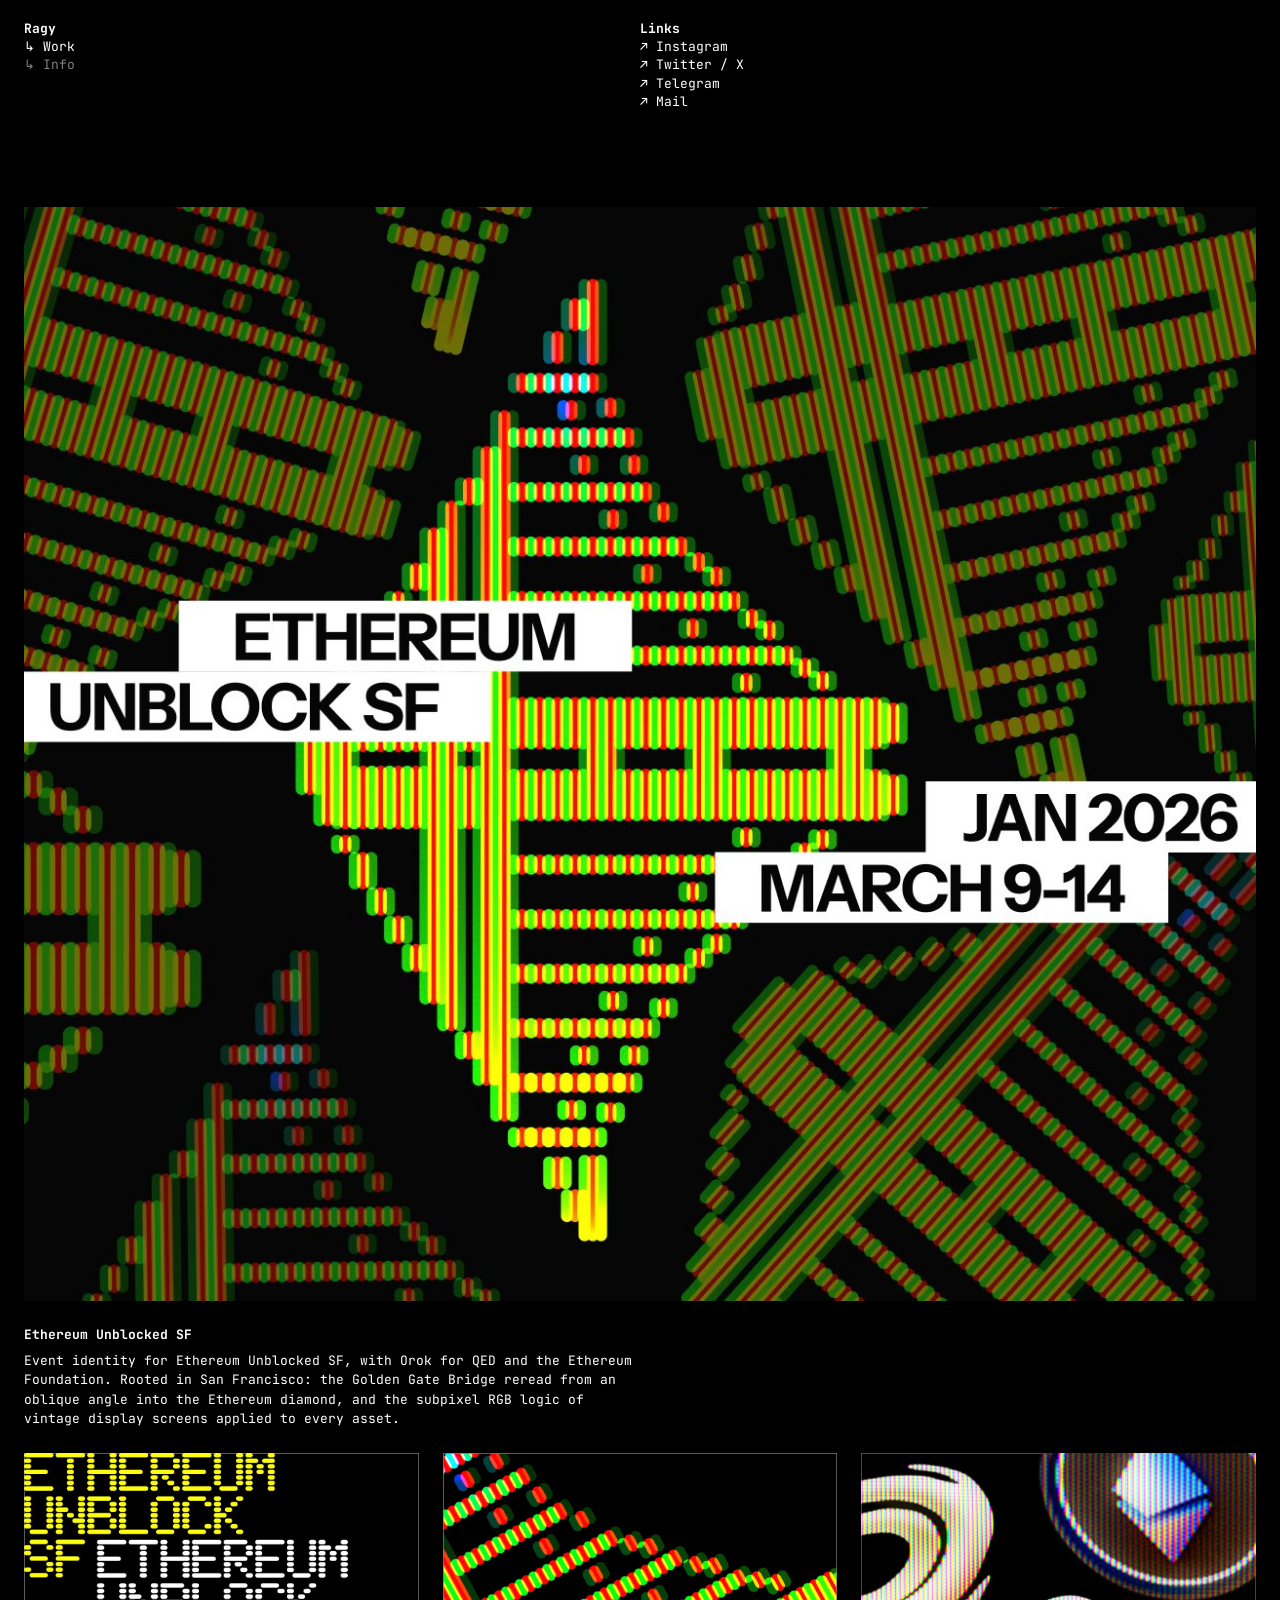
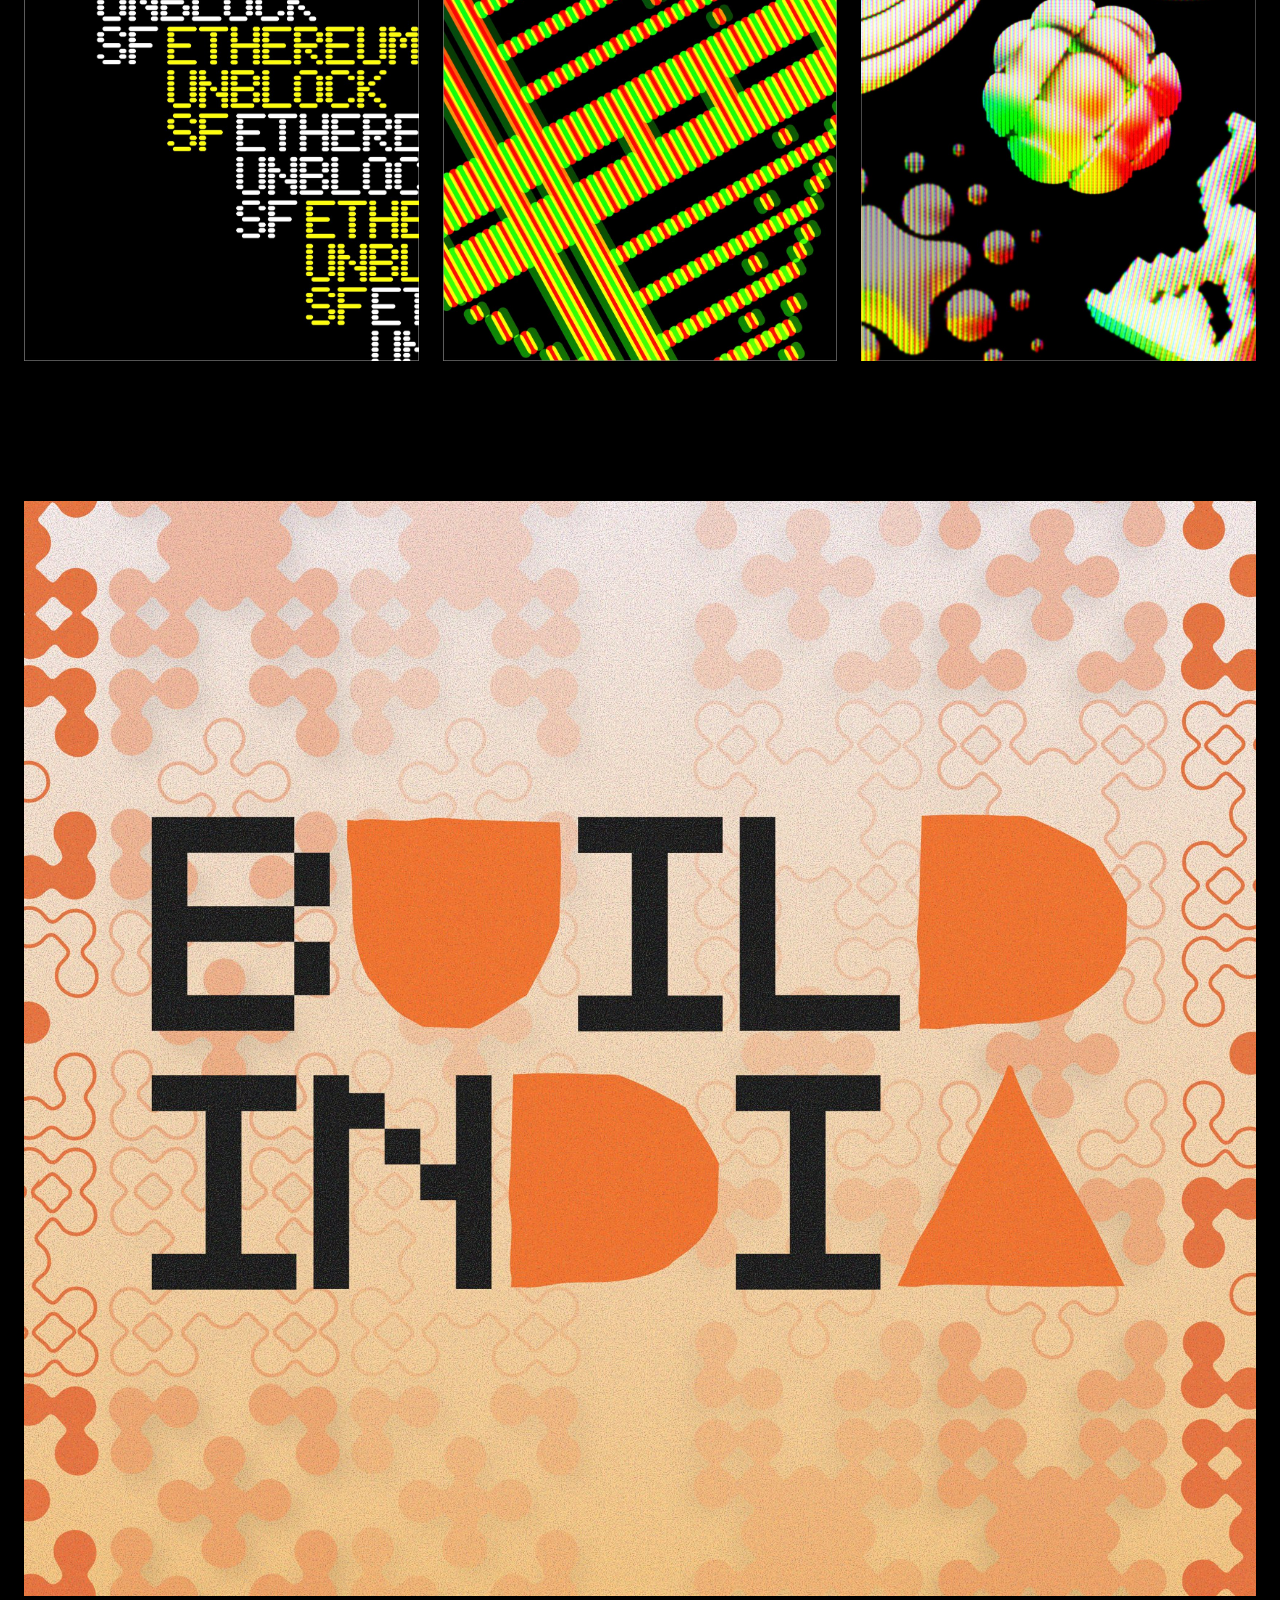
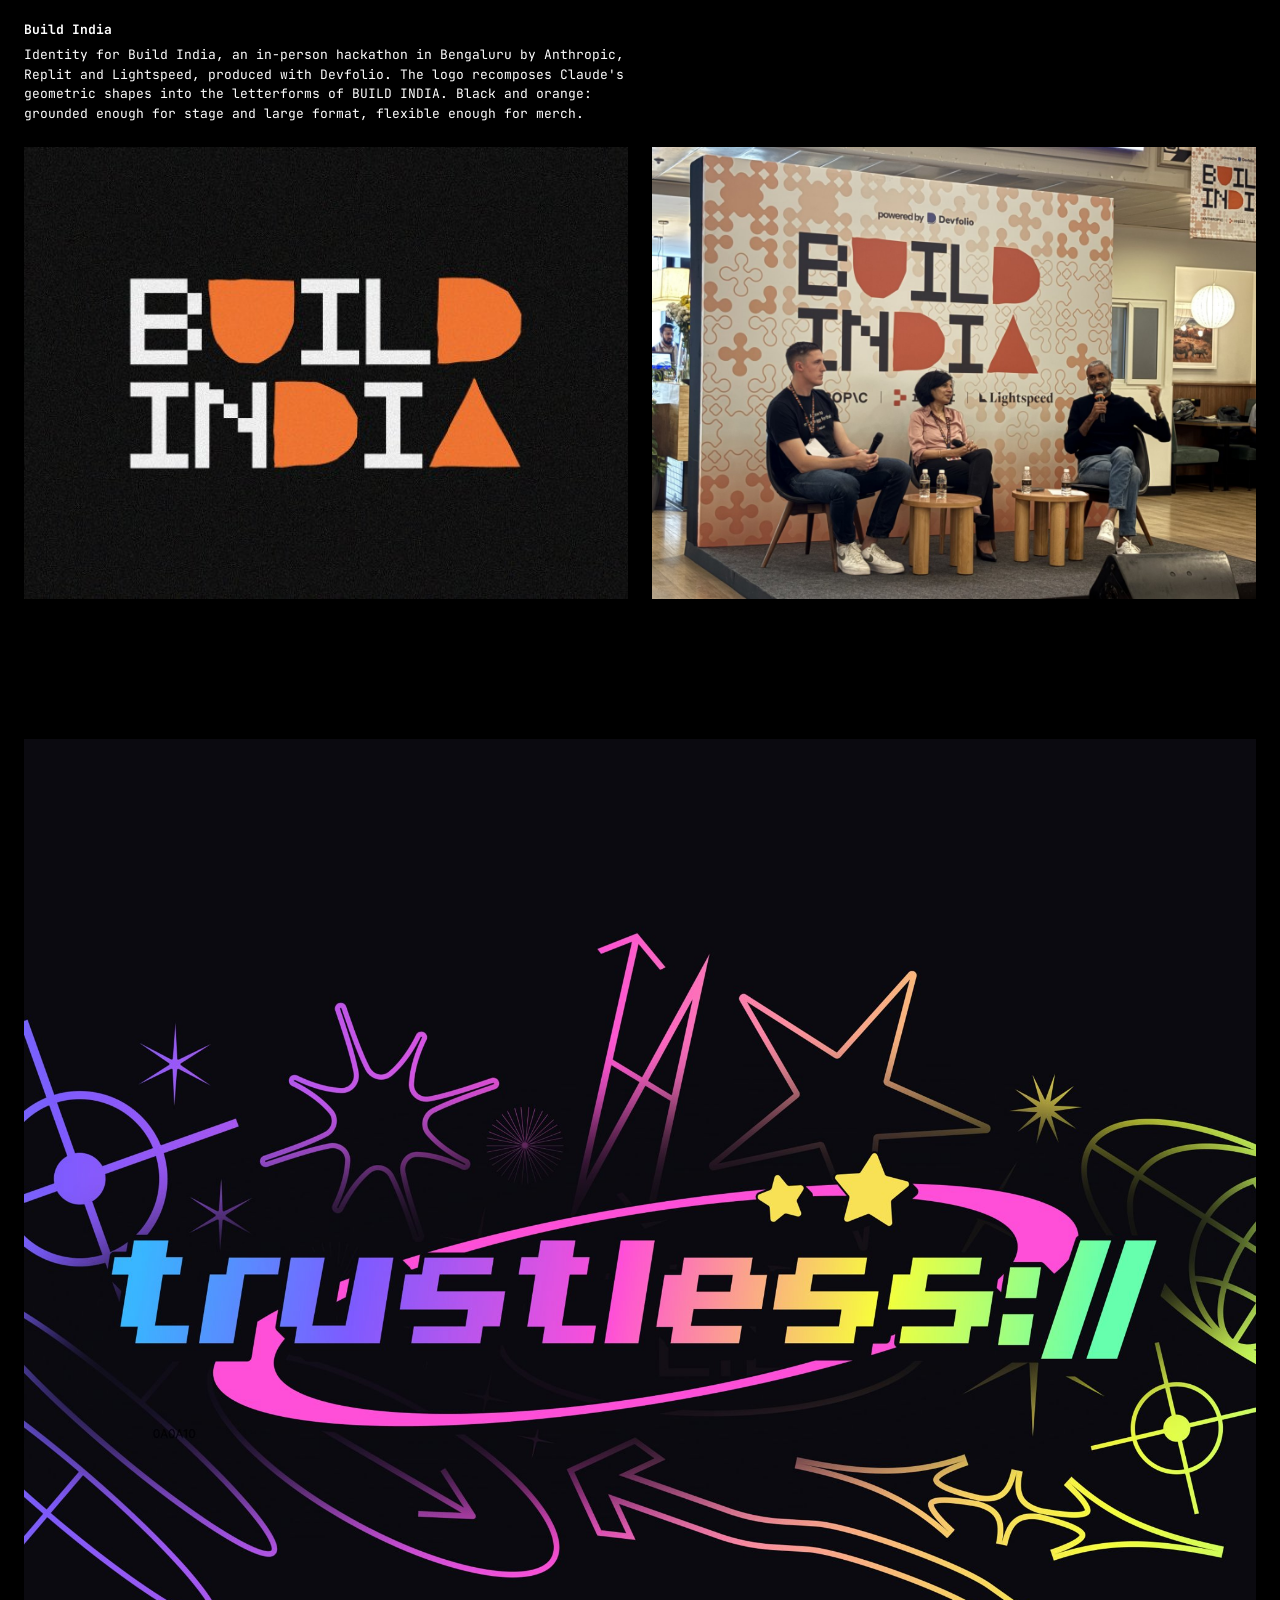
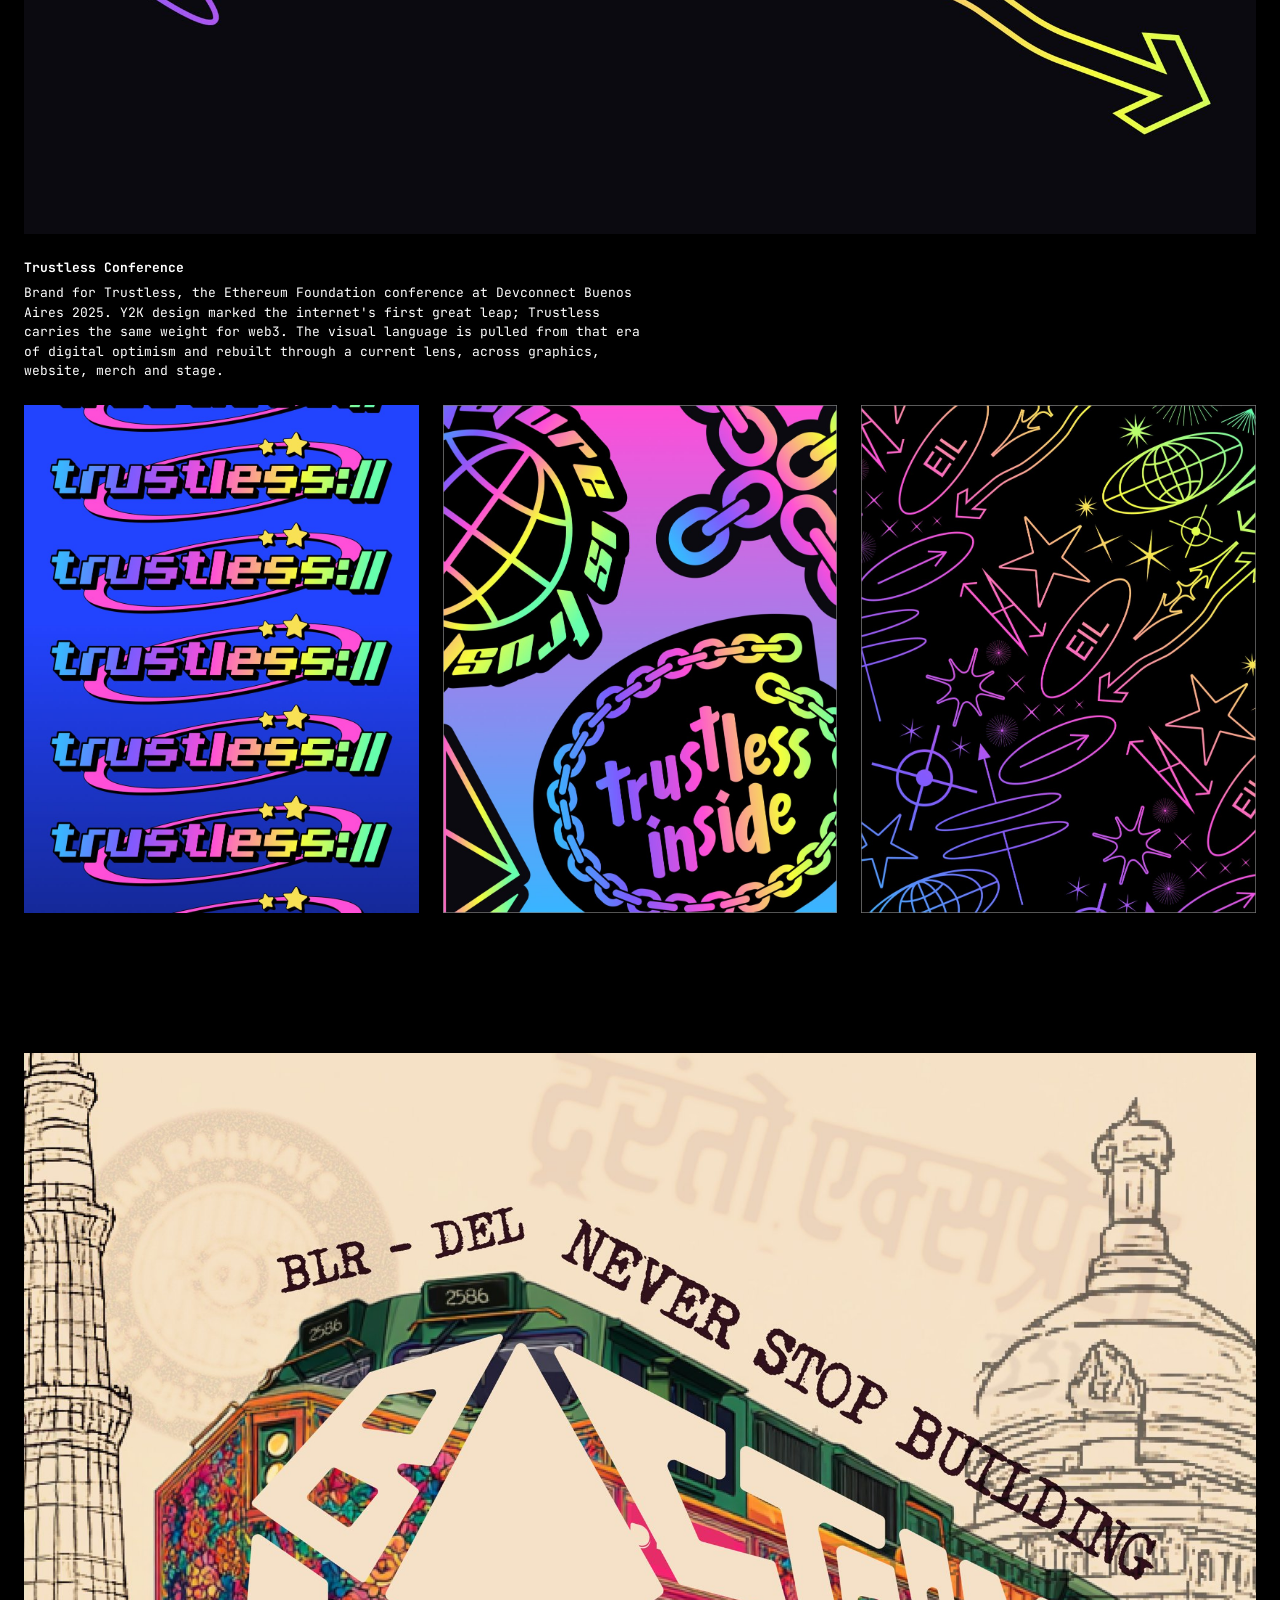
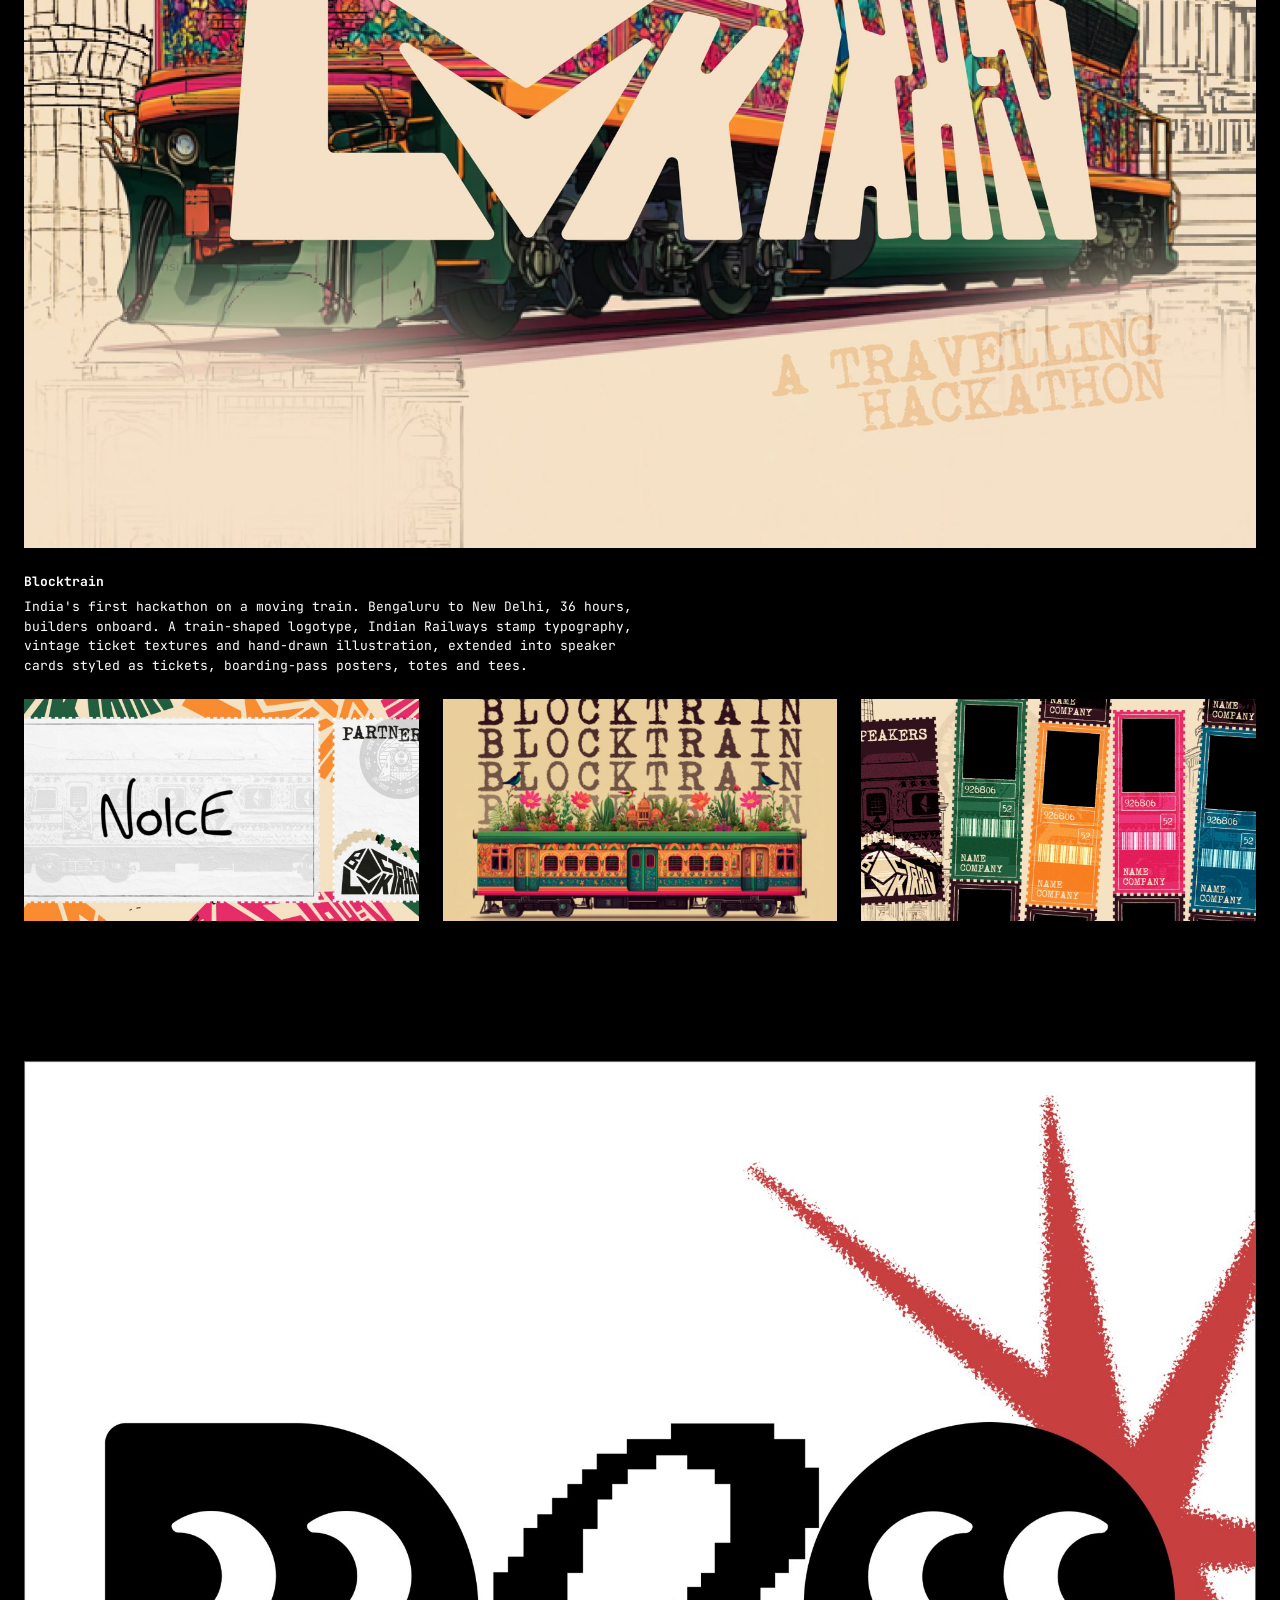
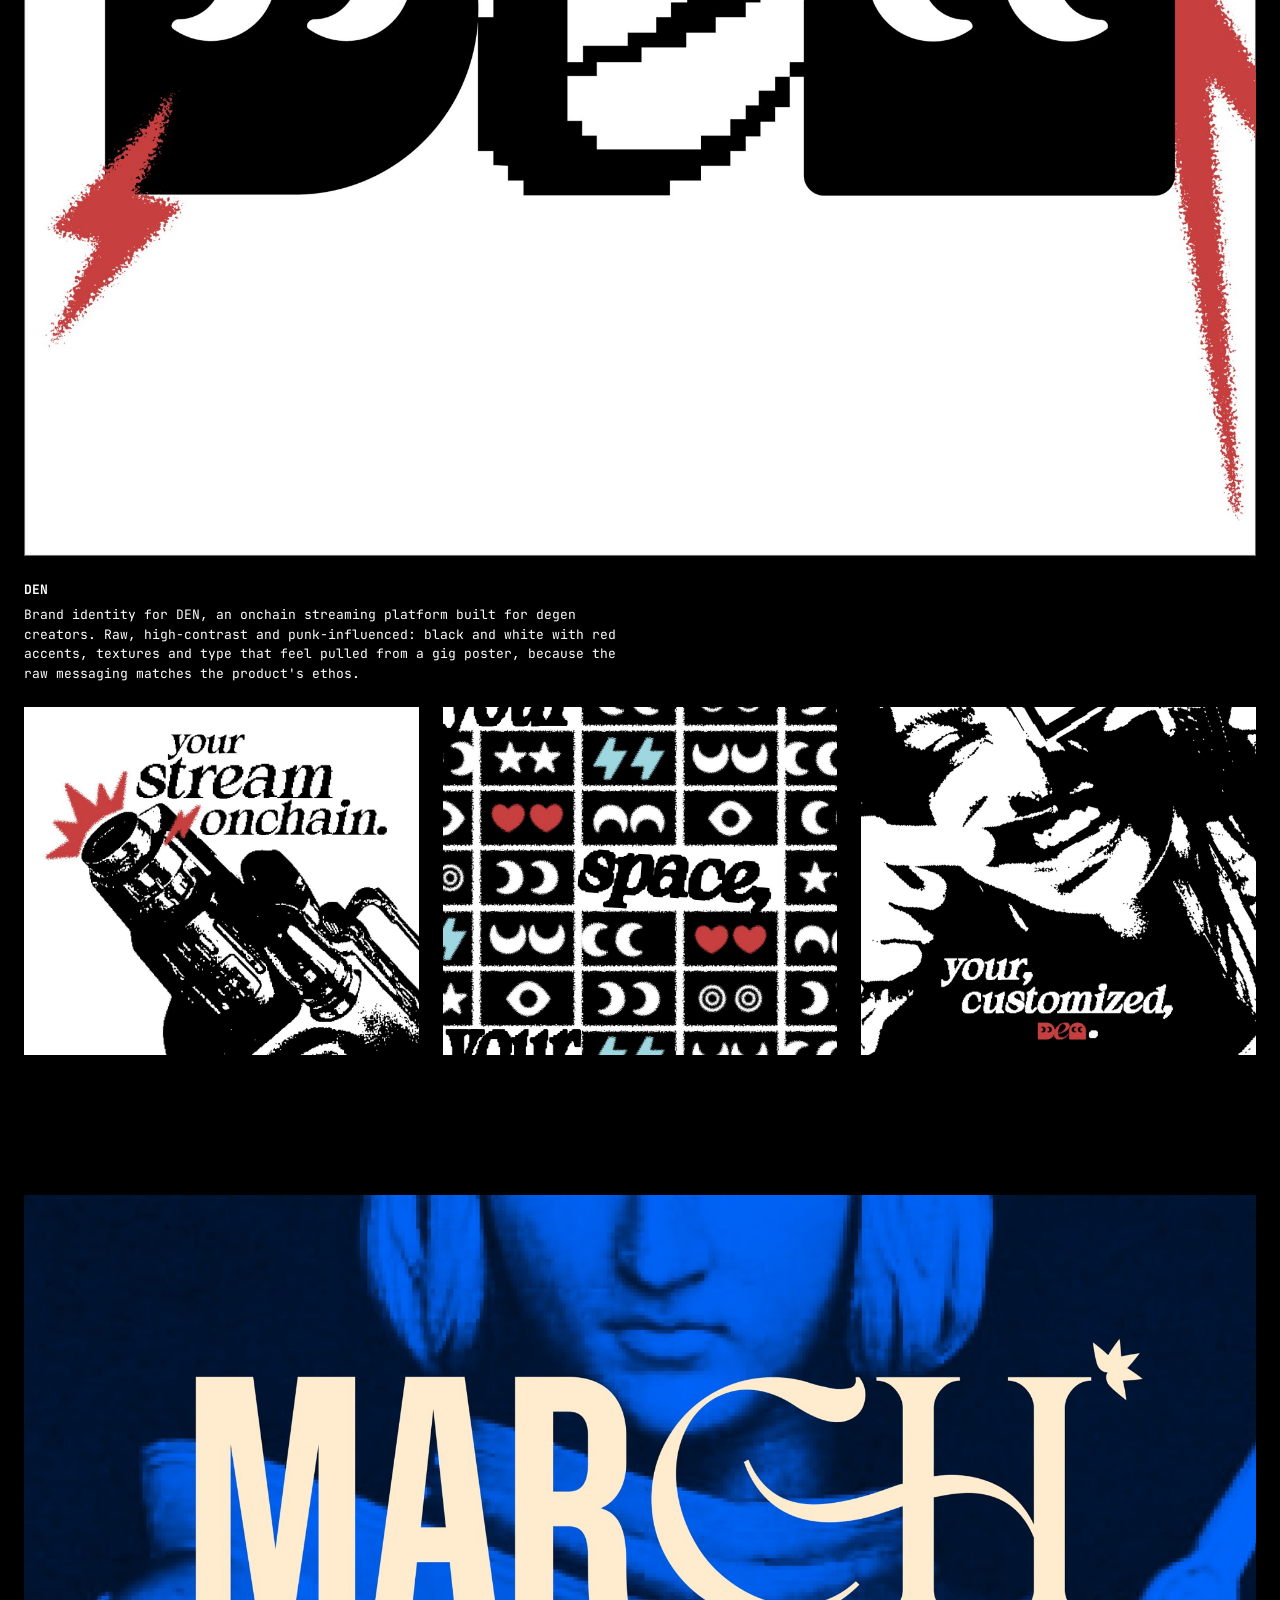
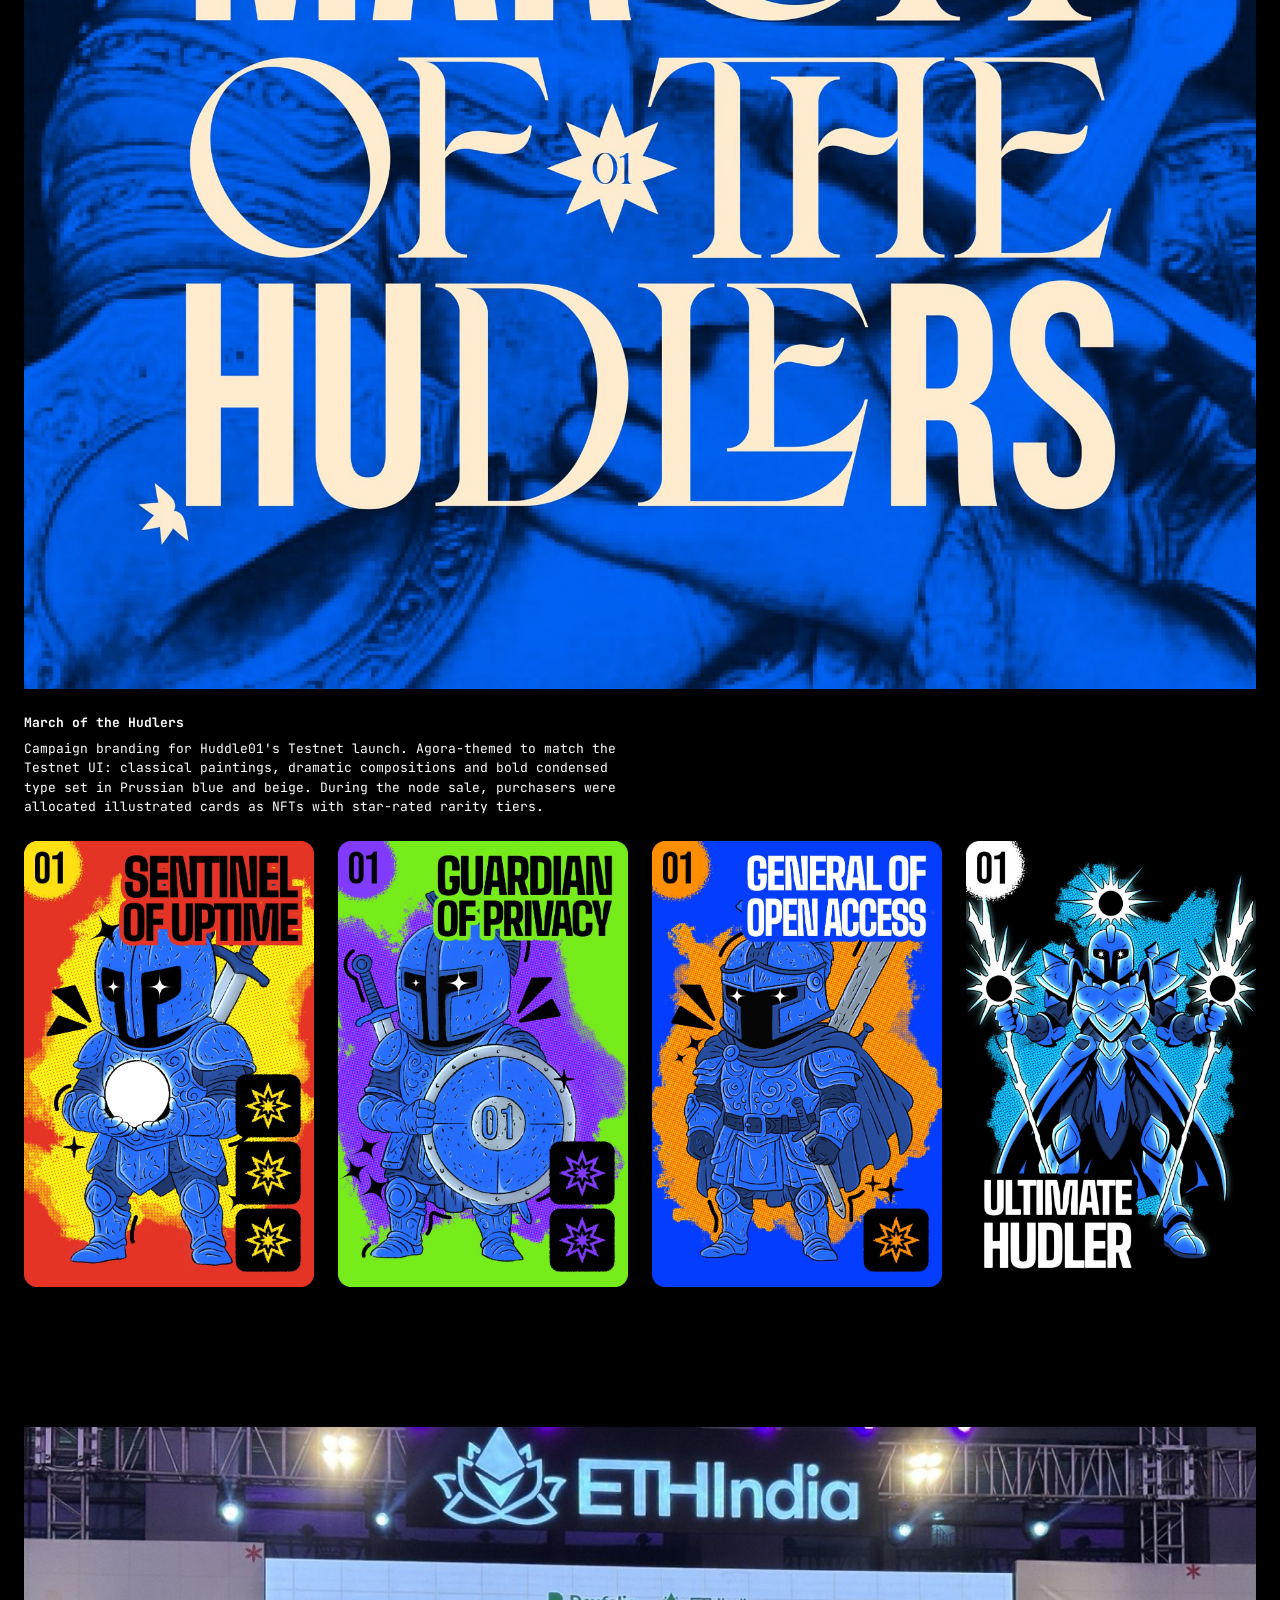
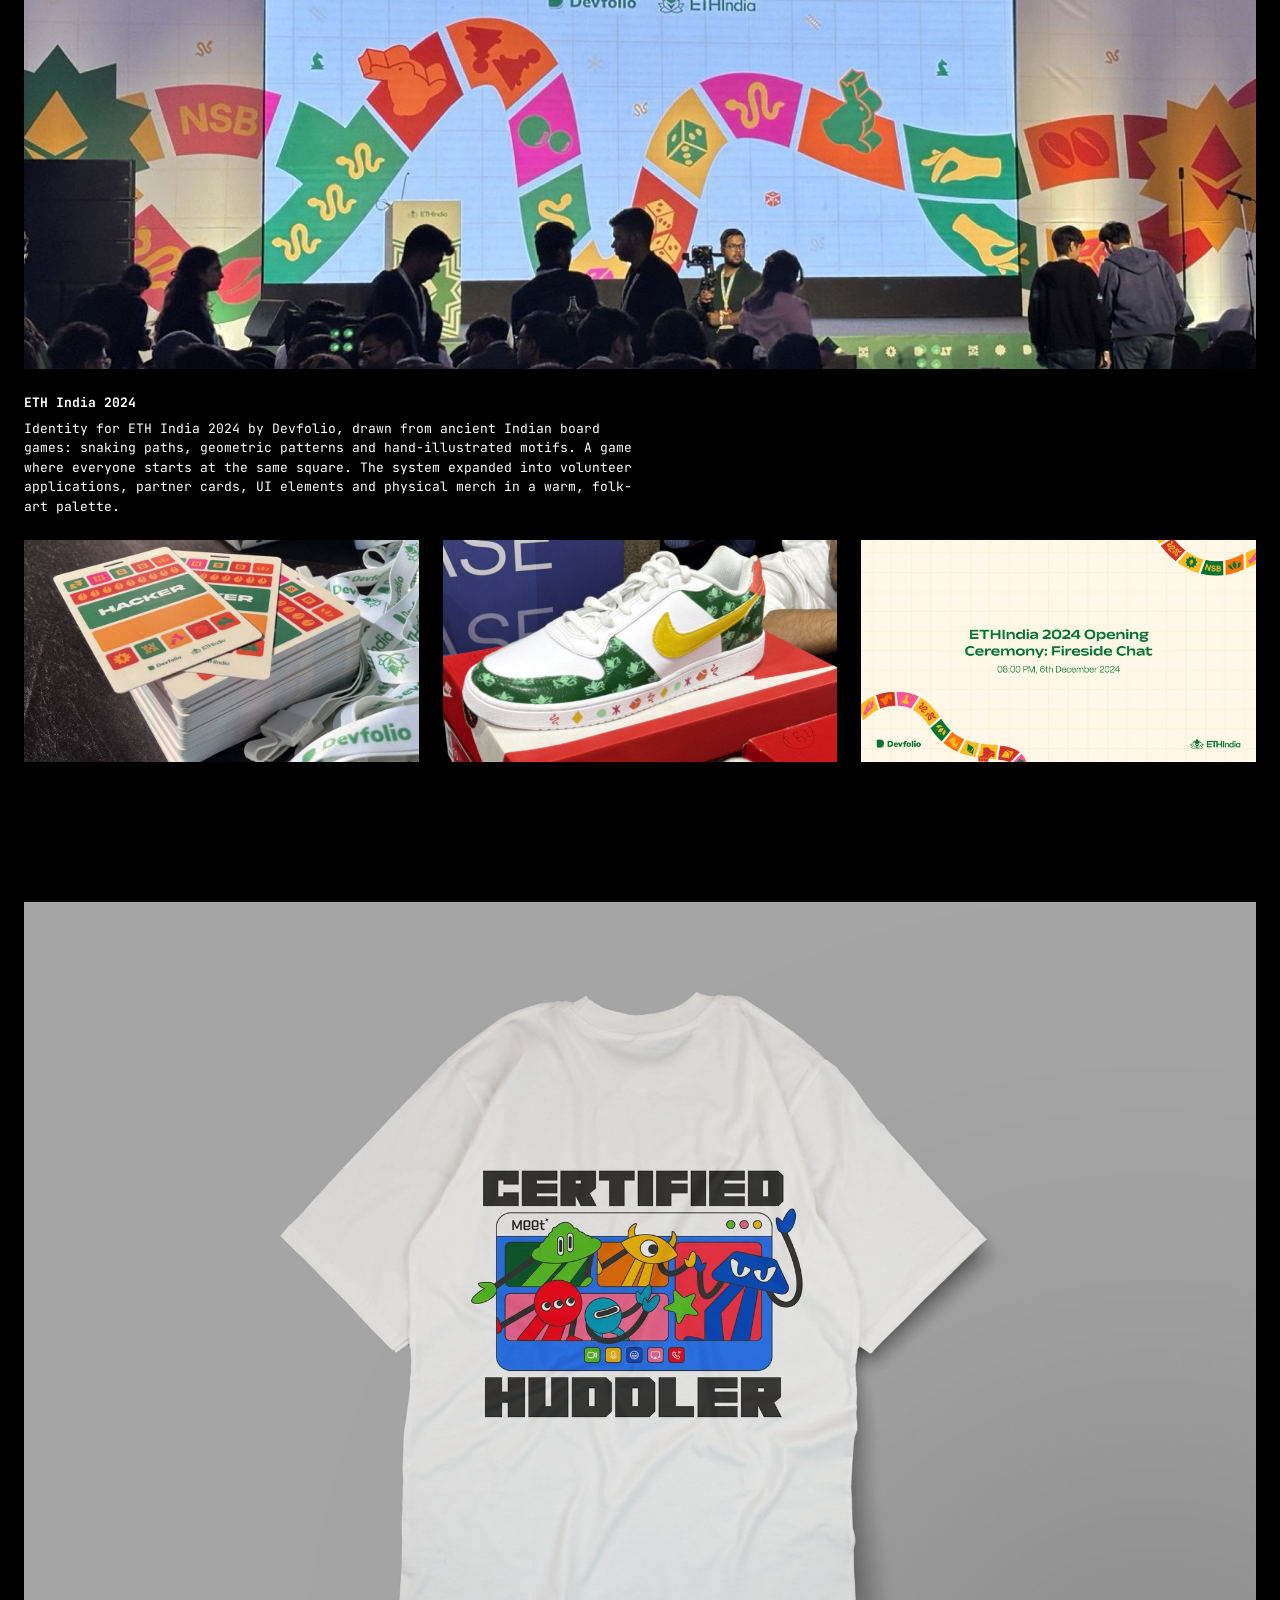
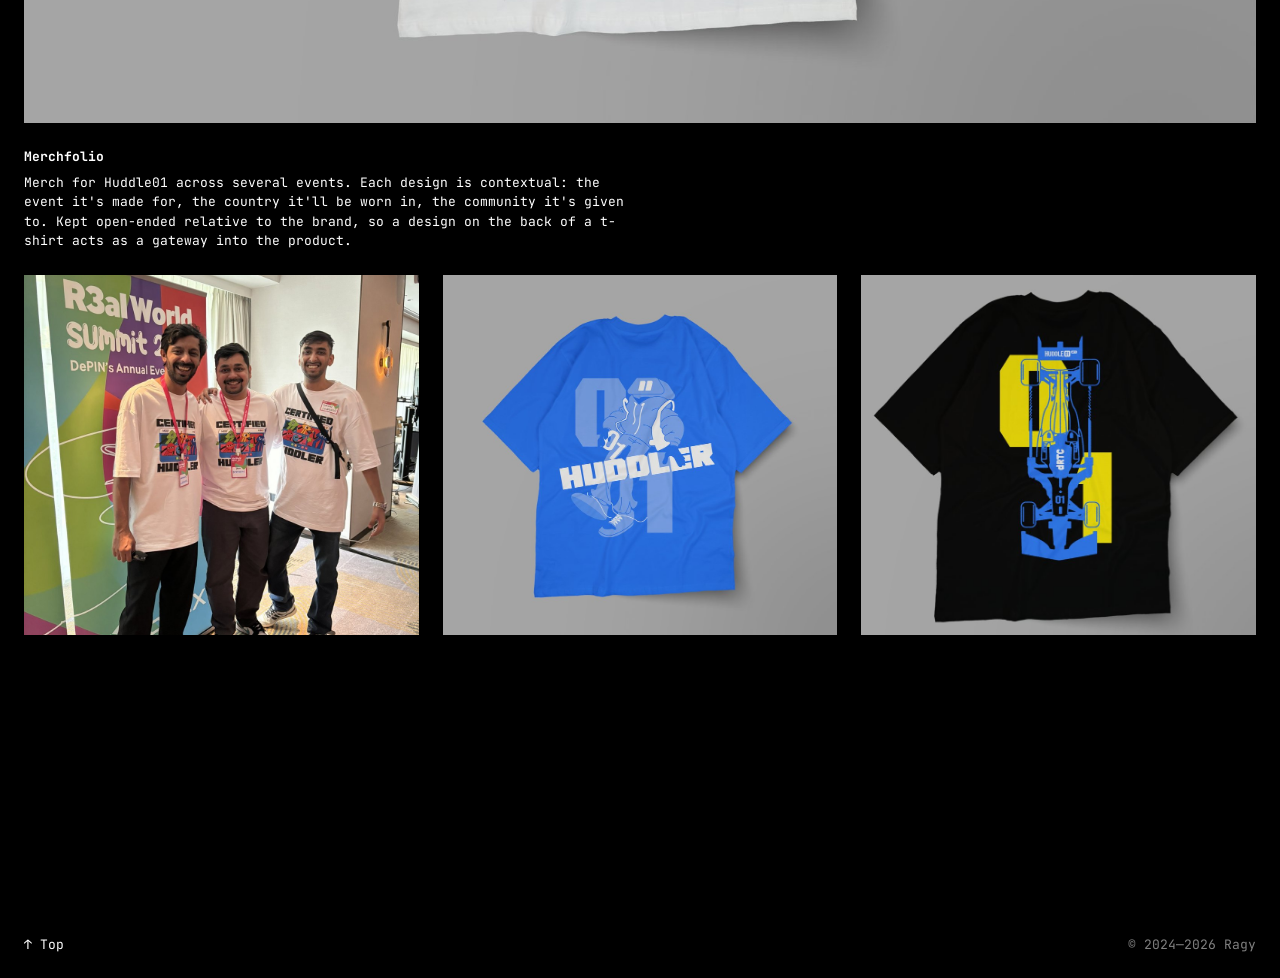
==== index.html @ a71589a0 "Portfolio site: dark single-column layout, JetBrains Mono, 8 projects Co-Authored-By: Claude Fable 5" ====
<!doctype html>
<html lang="en">
<head>
<meta charset="utf-8">
<meta name="viewport" content="width=device-width, initial-scale=1">
<title>Ragy — Brand Design</title>
<meta name="description" content="Ragy is an independent brand designer. Identity, event design and merch for Devfolio, Huddle01, Ethereum Foundation, DEN and QED.">
<link rel="preconnect" href="https://fonts.googleapis.com">
<link rel="preconnect" href="https://fonts.gstatic.com" crossorigin>
<link href="https://fonts.googleapis.com/css2?family=JetBrains+Mono:wght@400;700&display=swap" rel="stylesheet">
<style>
  :root{
    --bg:#000;
    --fg:#fff;
    --mute:#808080;
    --gap:24px;
    --fs:13px;
  }
  *{box-sizing:border-box;margin:0;padding:0}
  html{background:var(--bg);color:var(--fg)}
  body{
    font-family:"JetBrains Mono",ui-monospace,SFMono-Regular,Menlo,Consolas,monospace;
    font-size:var(--fs);
    line-height:1.5;
    padding:20px var(--gap) var(--gap);
    -webkit-font-smoothing:antialiased;
  }
  a{color:inherit;text-decoration:none}
  a:hover{color:var(--mute)}
  b,strong{font-weight:700}
  img{display:block;width:100%;height:auto;background:#111}

  /* nav: two text columns, second starts at 50% */
  nav{display:grid;grid-template-columns:1fr 1fr;align-items:start}
  nav ul{list-style:none}
  nav li{line-height:1.4}
  nav .is-active{color:var(--fg)}
  nav .is-muted{color:var(--mute)}
  nav .is-muted:hover{color:var(--fg)}

  main{padding-top:96px}
  section[hidden]{display:none}

  /* work list */
  .project{margin-bottom:140px}
  .project .hero{height:auto}
  .project .text{margin:24px 0;max-width:620px}
  .project .text p{margin-top:6px}
  .gallery{display:grid;gap:var(--gap)}
  .gallery.c2{grid-template-columns:repeat(2,1fr)}
  .gallery.c3{grid-template-columns:repeat(3,1fr)}
  .gallery.c4{grid-template-columns:repeat(4,1fr)}
  .gallery img{aspect-ratio:var(--ar,1);object-fit:cover}

  /* info */
  #info .cols{display:grid;grid-template-columns:1fr 1fr;gap:var(--gap);align-items:start}
  #info .left{max-width:620px}
  #info .left>*+*{margin-top:48px}
  #info p+p{margin-top:1.5em}
  #info .lists{display:grid;grid-template-columns:repeat(3,auto);gap:48px;justify-content:start}
  #info .lists ul{list-style:none}
  #info .lists li{line-height:1.4}
  #info .portrait{aspect-ratio:672/744;object-fit:cover}

  footer{display:flex;justify-content:space-between;padding-top:160px;color:var(--mute)}
  footer a{color:var(--fg)}

  @media (max-width:800px){
    :root{--gap:16px}
    body{padding:16px var(--gap) var(--gap)}
    main{padding-top:64px}
    .project{margin-bottom:96px}
    .gallery.c3,.gallery.c4{grid-template-columns:repeat(2,1fr)}
    #info .cols{grid-template-columns:1fr}
    #info .lists{grid-template-columns:1fr 1fr;gap:24px}
    footer{padding-top:96px}
  }
</style>
</head>
<body>

<nav>
  <ul>
    <li><b>Ragy</b></li>
    <li><a href="#work" data-view="work" class="is-active">↳ Work</a></li>
    <li><a href="#info" data-view="info" class="is-muted">↳ Info</a></li>
  </ul>
  <ul>
    <li><b>Links</b></li>
    <li><a href="https://instagram.com/raginayy" target="_blank" rel="noopener">↗ Instagram</a></li>
    <li><a href="https://x.com/raginayyy" target="_blank" rel="noopener">↗ Twitter / X</a></li>
    <li><a href="https://t.me/raginay" target="_blank" rel="noopener">↗ Telegram</a></li>
    <li><a href="mailto:raginayyy@gmail.com">↗ Mail</a></li>
  </ul>
</nav>

<main>

<section id="work">

  <article class="project">
    <img class="hero" src="img/unblocked-hero.jpg" alt="Ethereum Unblocked SF — key visual" loading="eager">
    <div class="text">
      <b>Ethereum Unblocked SF</b>
      <p>Event identity for Ethereum Unblocked SF, with Orok for QED and the Ethereum Foundation. Rooted in San Francisco: the Golden Gate Bridge reread from an oblique angle into the Ethereum diamond, and the subpixel RGB logic of vintage display screens applied to every asset.</p>
    </div>
    <div class="gallery c3" style="--ar:590/760">
      <img src="img/unblocked-1.jpg" alt="" loading="lazy">
      <img src="img/unblocked-2.jpg" alt="" loading="lazy">
      <img src="img/unblocked-3.jpg" alt="" loading="lazy">
    </div>
  </article>

  <article class="project">
    <img class="hero" src="img/buildindia-hero.jpg" alt="Build India — logo" loading="lazy">
    <div class="text">
      <b>Build India</b>
      <p>Identity for Build India, an in-person hackathon in Bengaluru by Anthropic, Replit and Lightspeed, produced with Devfolio. The logo recomposes Claude's geometric shapes into the letterforms of BUILD INDIA. Black and orange: grounded enough for stage and large format, flexible enough for merch.</p>
    </div>
    <div class="gallery c2" style="--ar:694/519">
      <img src="img/buildindia-1.jpg" alt="" loading="lazy">
      <img src="img/buildindia-2.jpg" alt="" loading="lazy">
    </div>
  </article>

  <article class="project">
    <img class="hero" src="img/trustless-hero.jpg" alt="Trustless Conference — key visual" loading="lazy">
    <div class="text">
      <b>Trustless Conference</b>
      <p>Brand for Trustless, the Ethereum Foundation conference at Devconnect Buenos Aires 2025. Y2K design marked the internet's first great leap; Trustless carries the same weight for web3. The visual language is pulled from that era of digital optimism and rebuilt through a current lens, across graphics, website, merch and stage.</p>
    </div>
    <div class="gallery c3" style="--ar:590/760">
      <img src="img/trustless-1.jpg" alt="" loading="lazy">
      <img src="img/trustless-2.jpg" alt="" loading="lazy">
      <img src="img/trustless-3.jpg" alt="" loading="lazy">
    </div>
  </article>

  <article class="project">
    <img class="hero" src="img/blocktrain-hero.jpg" alt="Blocktrain — key visual" loading="lazy">
    <div class="text">
      <b>Blocktrain</b>
      <p>India's first hackathon on a moving train. Bengaluru to New Delhi, 36 hours, builders onboard. A train-shaped logotype, Indian Railways stamp typography, vintage ticket textures and hand-drawn illustration, extended into speaker cards styled as tickets, boarding-pass posters, totes and tees.</p>
    </div>
    <div class="gallery c3" style="--ar:591/332">
      <img src="img/blocktrain-1.jpg" alt="" loading="lazy">
      <img src="img/blocktrain-2.jpg" alt="" loading="lazy">
      <img src="img/blocktrain-3.jpg" alt="" loading="lazy">
    </div>
  </article>

  <article class="project">
    <img class="hero" src="img/den-hero.jpg" alt="DEN — logo" loading="lazy">
    <div class="text">
      <b>DEN</b>
      <p>Brand identity for DEN, an onchain streaming platform built for degen creators. Raw, high-contrast and punk-influenced: black and white with red accents, textures and type that feel pulled from a gig poster, because the raw messaging matches the product's ethos.</p>
    </div>
    <div class="gallery c3" style="--ar:589/519">
      <img src="img/den-1.jpg" alt="" loading="lazy">
      <img src="img/den-2.jpg" alt="" loading="lazy">
      <img src="img/den-3.jpg" alt="" loading="lazy">
    </div>
  </article>

  <article class="project">
    <img class="hero" src="img/hudlers-hero.jpg" alt="March of the Hudlers — key visual" loading="lazy">
    <div class="text">
      <b>March of the Hudlers</b>
      <p>Campaign branding for Huddle01's Testnet launch. Agora-themed to match the Testnet UI: classical paintings, dramatic compositions and bold condensed type set in Prussian blue and beige. During the node sale, purchasers were allocated illustrated cards as NFTs with star-rated rarity tiers.</p>
    </div>
    <div class="gallery c4" style="--ar:464/714">
      <img src="img/hudlers-1.jpg" alt="" loading="lazy">
      <img src="img/hudlers-2.jpg" alt="" loading="lazy">
      <img src="img/hudlers-3.jpg" alt="" loading="lazy">
      <img src="img/hudlers-4.jpg" alt="" loading="lazy">
    </div>
  </article>

  <article class="project">
    <img class="hero" src="img/ethindia-hero.jpg" alt="ETH India 2024 — key visual" loading="lazy">
    <div class="text">
      <b>ETH India 2024</b>
      <p>Identity for ETH India 2024 by Devfolio, drawn from ancient Indian board games: snaking paths, geometric patterns and hand-illustrated motifs. A game where everyone starts at the same square. The system expanded into volunteer applications, partner cards, UI elements and physical merch in a warm, folk-art palette.</p>
    </div>
    <div class="gallery c3" style="--ar:591/332">
      <img src="img/ethindia-1.jpg" alt="" loading="lazy">
      <img src="img/ethindia-2.jpg" alt="" loading="lazy">
      <img src="img/ethindia-3.jpg" alt="" loading="lazy">
    </div>
  </article>

  <article class="project">
    <img class="hero" src="img/merch-hero.jpg" alt="Merchfolio — Huddle01 t-shirt" loading="lazy">
    <div class="text">
      <b>Merchfolio</b>
      <p>Merch for Huddle01 across several events. Each design is contextual: the event it's made for, the country it'll be worn in, the community it's given to. Kept open-ended relative to the brand, so a design on the back of a t-shirt acts as a gateway into the product.</p>
    </div>
    <div class="gallery c3" style="--ar:572/522">
      <img src="img/merch-1.jpg" alt="" loading="lazy">
      <img src="img/merch-2.jpg" alt="" loading="lazy">
      <img src="img/merch-3.jpg" alt="" loading="lazy">
    </div>
  </article>

</section>

<section id="info" hidden>
  <div class="cols">
    <div class="left">
      <b>Ragy</b>
      <div>
        <p>Ragy is an independent designer with a focus on brand design, with experience across marketing, branding and merchandise. Her work lives in the space between a brief and its best possible outcome, translating intent into visuals that land exactly as imagined. She moves easily across formats, shaped more by the work than by a single discipline.</p>
        <p>Based in India. Available remotely worldwide.</p>
      </div>
      <div class="lists">
        <ul>
          <li><b>Clients</b></li>
          <li>Devfolio</li><li>Huddle01</li><li>Ethereum Foundation</li><li>DEN</li><li>QED</li>
        </ul>
        <ul>
          <li><b>Services</b></li>
          <li>Creative direction</li><li>Brand identity</li><li>Logo development</li><li>Event &amp; campaign design</li><li>Merchandise design</li>
        </ul>
        <ul>
          <li><b>Contact</b></li>
          <li><a href="mailto:raginayyy@gmail.com">↗ raginayyy@gmail.com</a></li>
          <li><a href="https://instagram.com/raginayy" target="_blank" rel="noopener">↗ Instagram @raginayy</a></li>
          <li><a href="https://x.com/raginayyy" target="_blank" rel="noopener">↗ Twitter / X @raginayyy</a></li>
          <li><a href="https://t.me/raginay" target="_blank" rel="noopener">↗ Telegram @raginay</a></li>
        </ul>
      </div>
    </div>
    <img class="portrait" src="img/portrait.jpg" alt="Ragy" loading="lazy">
  </div>
</section>

</main>

<footer>
  <a href="#work" data-view="work">↑ Top</a>
  <span>© 2024—2026 Ragy</span>
</footer>

<script>
(function(){
  var views={work:document.getElementById('work'),info:document.getElementById('info')};
  var links=document.querySelectorAll('nav a[data-view]');
  function show(name){
    if(!views[name]) name='work';
    for(var k in views) views[k].hidden=(k!==name);
    links.forEach(function(a){
      var on=a.dataset.view===name;
      a.classList.toggle('is-active',on);
      a.classList.toggle('is-muted',!on);
    });
    window.scrollTo(0,0);
  }
  function fromHash(){show((location.hash||'#work').slice(1));}
  window.addEventListener('hashchange',fromHash);
  fromHash();
})();
</script>
</body>
</html>
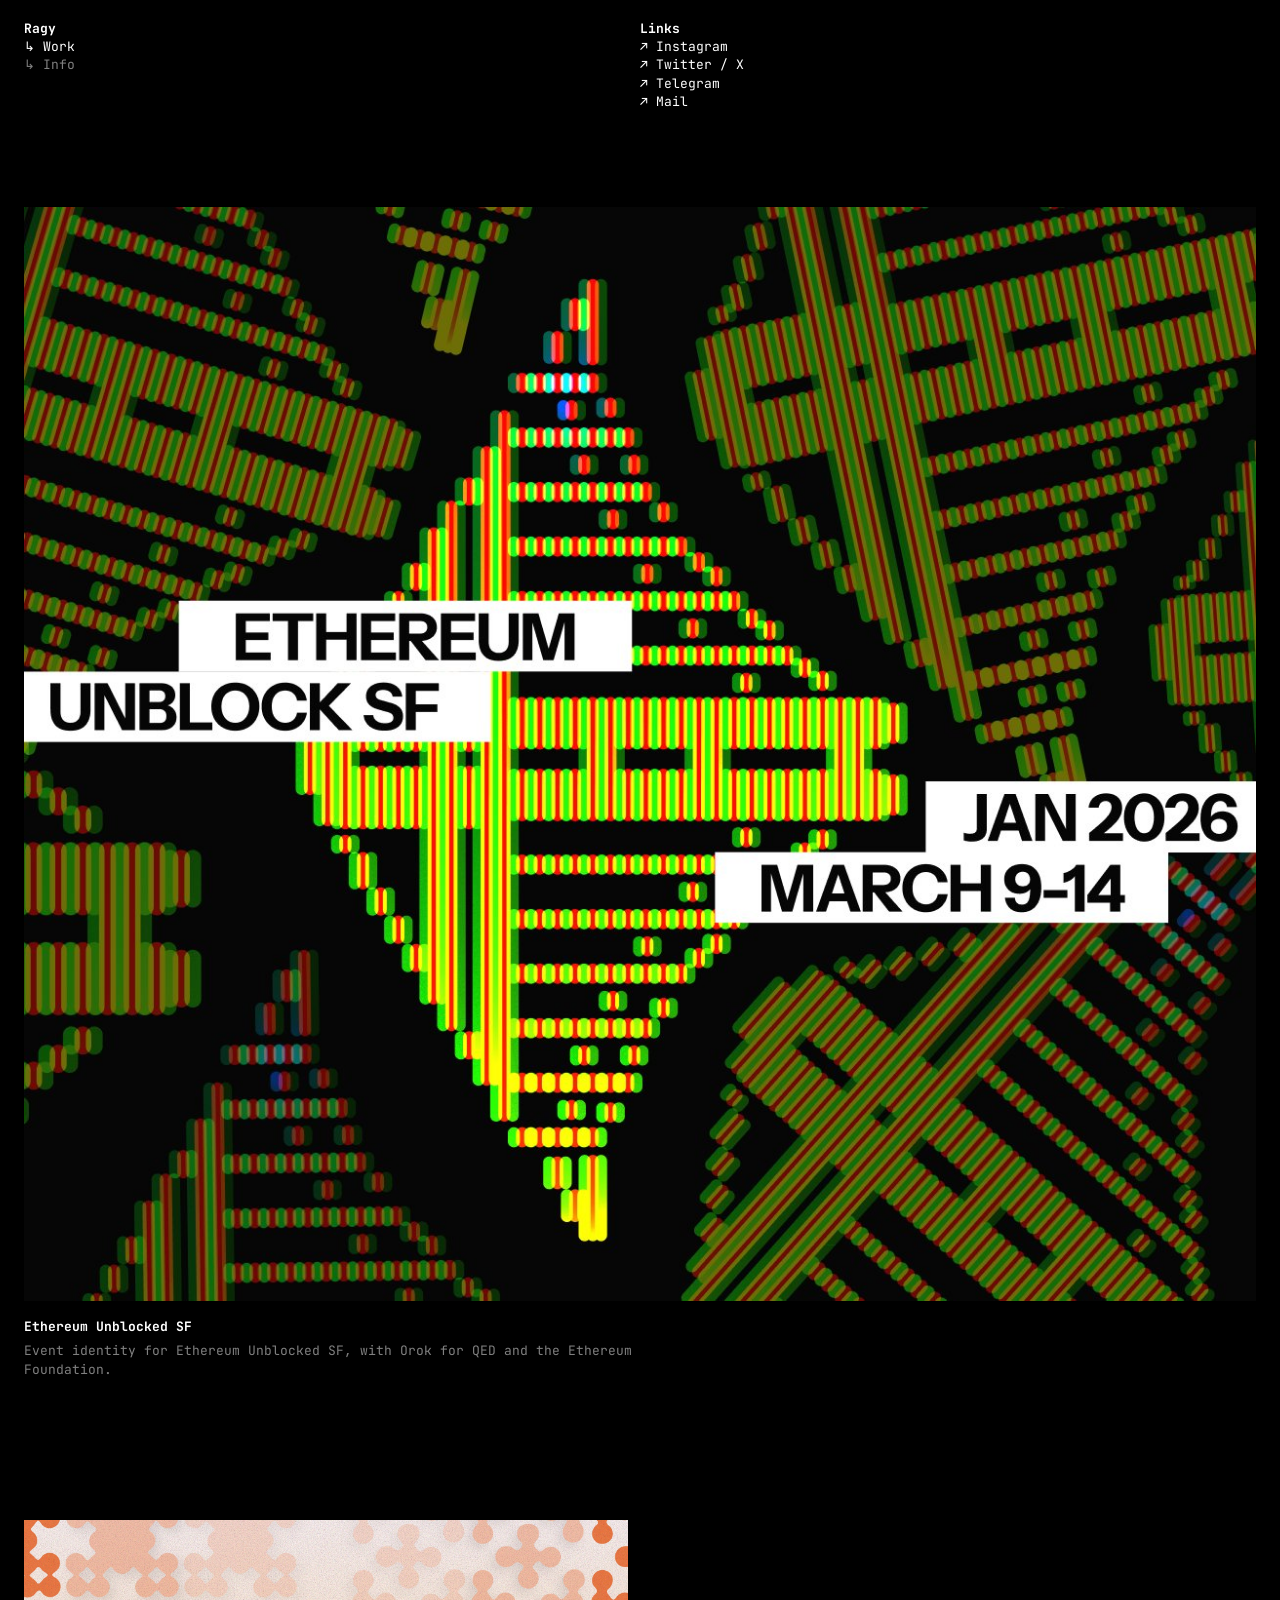
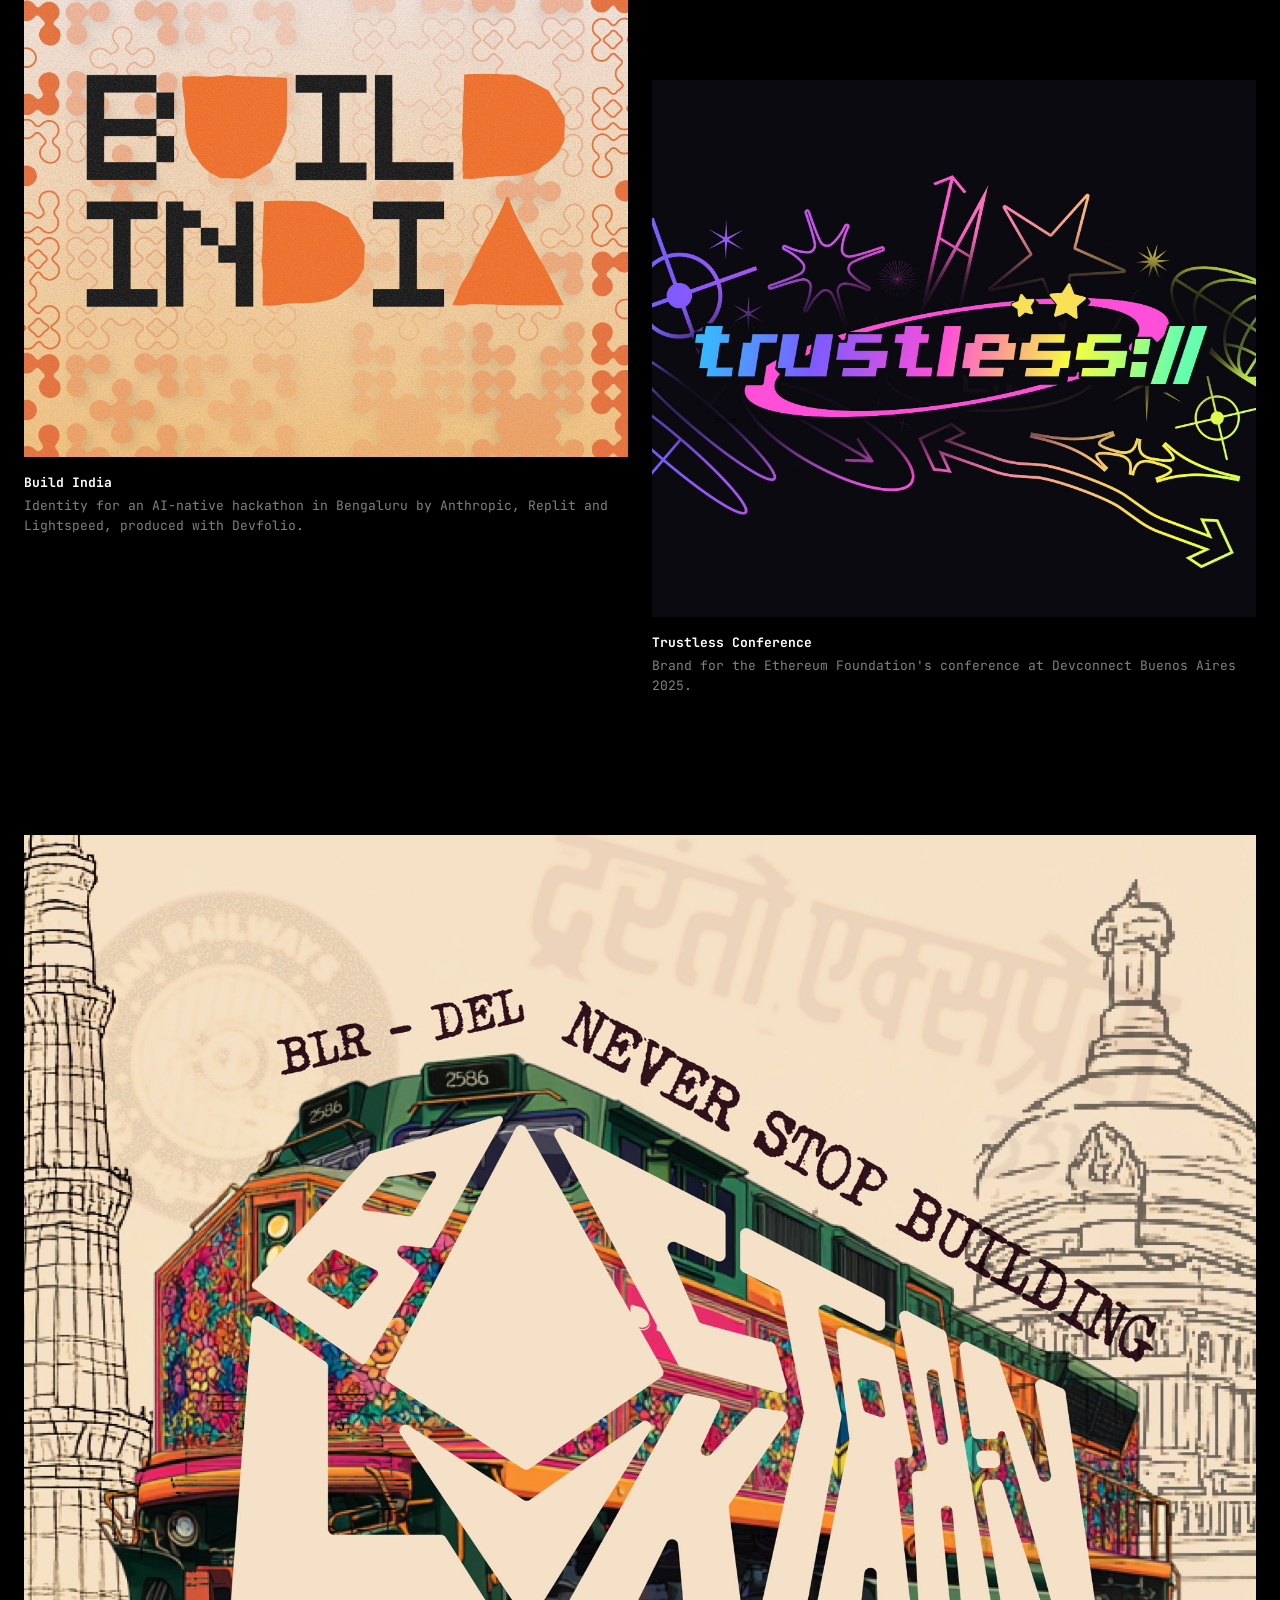
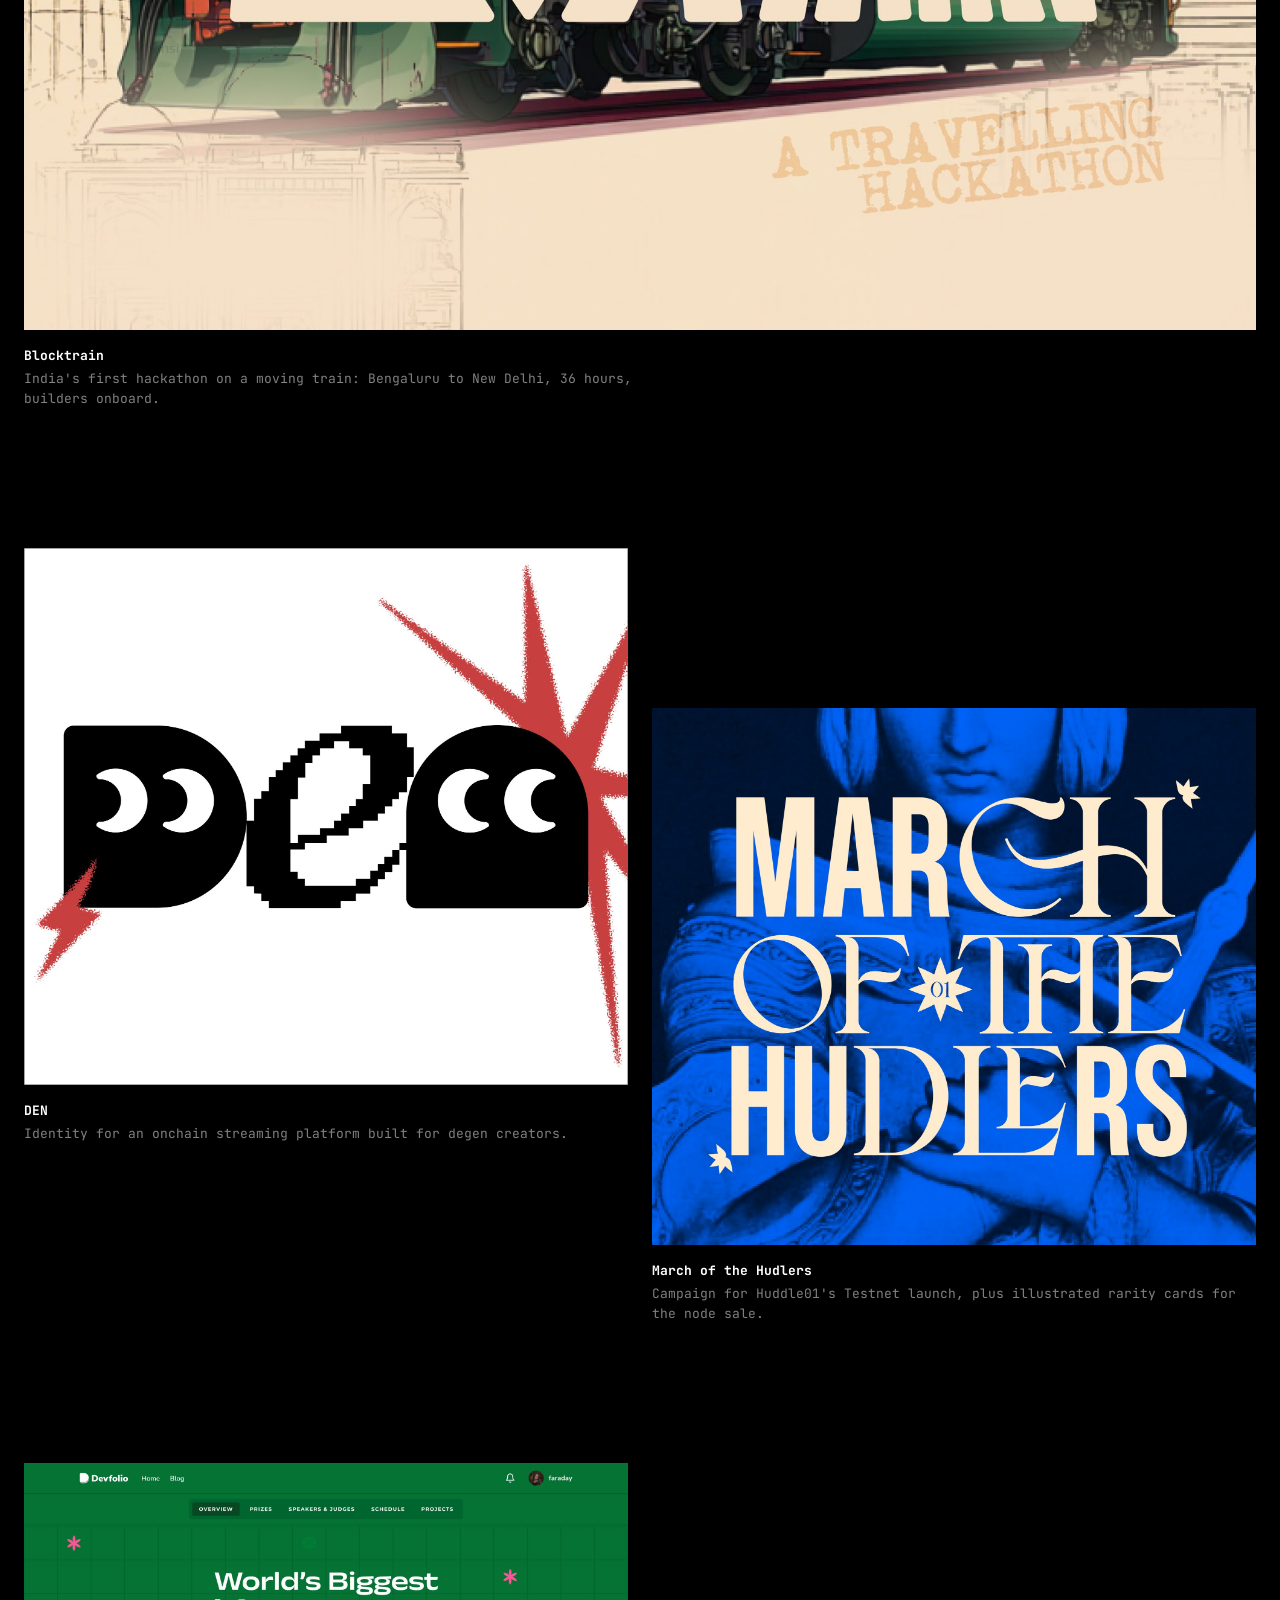
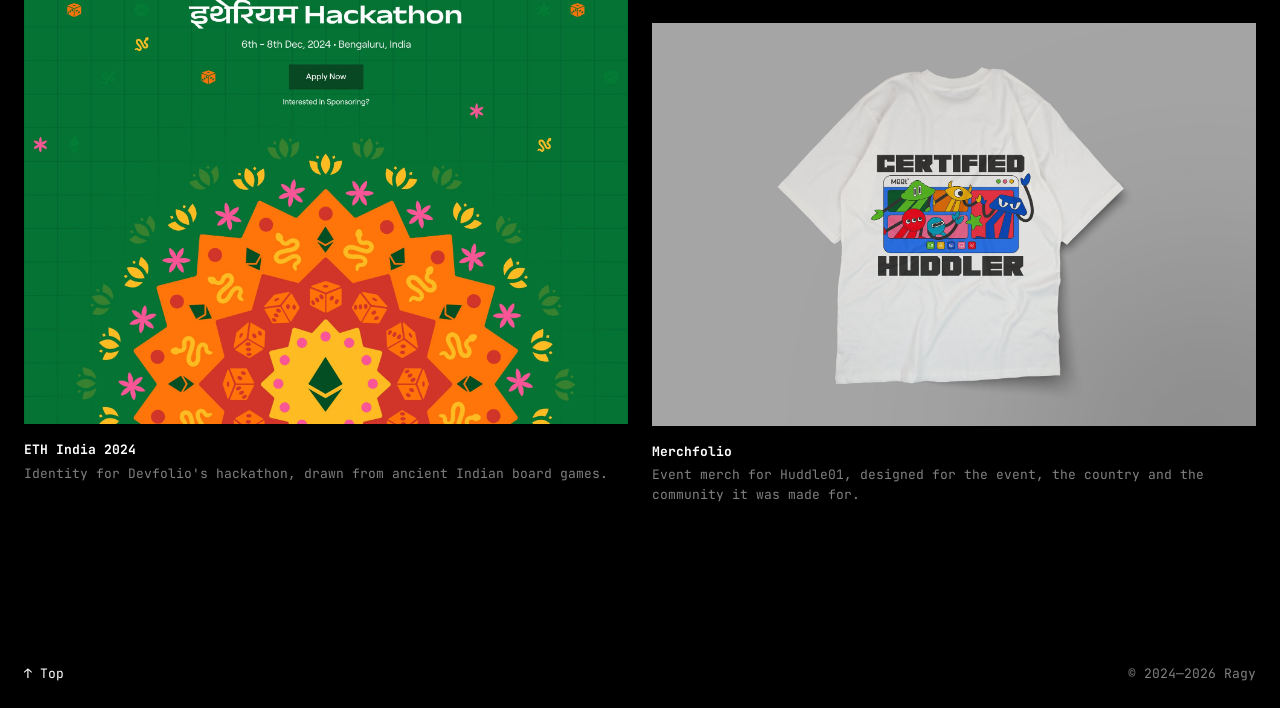
==== commit 0b89fbd7: "Per-project pages, staggered home grid, all deck imagery (67 images) Co-Authored-By: Claude Fable 5." ====
--- a/index.html
+++ b/index.html
@@ -3,262 +3,40 @@
 <head>
 <meta charset="utf-8">
 <meta name="viewport" content="width=device-width, initial-scale=1">
-<title>Ragy — Brand Design</title>
+<title>Ragy</title>
 <meta name="description" content="Ragy is an independent brand designer. Identity, event design and merch for Devfolio, Huddle01, Ethereum Foundation, DEN and QED.">
 <link rel="preconnect" href="https://fonts.googleapis.com">
 <link rel="preconnect" href="https://fonts.gstatic.com" crossorigin>
 <link href="https://fonts.googleapis.com/css2?family=JetBrains+Mono:wght@400;700&display=swap" rel="stylesheet">
-<style>
-  :root{
-    --bg:#000;
-    --fg:#fff;
-    --mute:#808080;
-    --gap:24px;
-    --fs:13px;
-  }
-  *{box-sizing:border-box;margin:0;padding:0}
-  html{background:var(--bg);color:var(--fg)}
-  body{
-    font-family:"JetBrains Mono",ui-monospace,SFMono-Regular,Menlo,Consolas,monospace;
-    font-size:var(--fs);
-    line-height:1.5;
-    padding:20px var(--gap) var(--gap);
-    -webkit-font-smoothing:antialiased;
-  }
-  a{color:inherit;text-decoration:none}
-  a:hover{color:var(--mute)}
-  b,strong{font-weight:700}
-  img{display:block;width:100%;height:auto;background:#111}
-
-  /* nav: two text columns, second starts at 50% */
-  nav{display:grid;grid-template-columns:1fr 1fr;align-items:start}
-  nav ul{list-style:none}
-  nav li{line-height:1.4}
-  nav .is-active{color:var(--fg)}
-  nav .is-muted{color:var(--mute)}
-  nav .is-muted:hover{color:var(--fg)}
-
-  main{padding-top:96px}
-  section[hidden]{display:none}
-
-  /* work list */
-  .project{margin-bottom:140px}
-  .project .hero{height:auto}
-  .project .text{margin:24px 0;max-width:620px}
-  .project .text p{margin-top:6px}
-  .gallery{display:grid;gap:var(--gap)}
-  .gallery.c2{grid-template-columns:repeat(2,1fr)}
-  .gallery.c3{grid-template-columns:repeat(3,1fr)}
-  .gallery.c4{grid-template-columns:repeat(4,1fr)}
-  .gallery img{aspect-ratio:var(--ar,1);object-fit:cover}
-
-  /* info */
-  #info .cols{display:grid;grid-template-columns:1fr 1fr;gap:var(--gap);align-items:start}
-  #info .left{max-width:620px}
-  #info .left>*+*{margin-top:48px}
-  #info p+p{margin-top:1.5em}
-  #info .lists{display:grid;grid-template-columns:repeat(3,auto);gap:48px;justify-content:start}
-  #info .lists ul{list-style:none}
-  #info .lists li{line-height:1.4}
-  #info .portrait{aspect-ratio:672/744;object-fit:cover}
-
-  footer{display:flex;justify-content:space-between;padding-top:160px;color:var(--mute)}
-  footer a{color:var(--fg)}
-
-  @media (max-width:800px){
-    :root{--gap:16px}
-    body{padding:16px var(--gap) var(--gap)}
-    main{padding-top:64px}
-    .project{margin-bottom:96px}
-    .gallery.c3,.gallery.c4{grid-template-columns:repeat(2,1fr)}
-    #info .cols{grid-template-columns:1fr}
-    #info .lists{grid-template-columns:1fr 1fr;gap:24px}
-    footer{padding-top:96px}
-  }
-</style>
+<link rel="stylesheet" href="/style.css">
 </head>
 <body>
-
 <nav>
   <ul>
-    <li><b>Ragy</b></li>
-    <li><a href="#work" data-view="work" class="is-active">↳ Work</a></li>
-    <li><a href="#info" data-view="info" class="is-muted">↳ Info</a></li>
+    <li><b><a href="/">Ragy</a></b></li>
+    <li><a href="/" class="on">↳ Work</a></li>
+    <li><a href="/info/" class="off">↳ Info</a></li>
   </ul>
   <ul>
     <li><b>Links</b></li>
-    <li><a href="https://instagram.com/raginayy" target="_blank" rel="noopener">↗ Instagram</a></li>
-    <li><a href="https://x.com/raginayyy" target="_blank" rel="noopener">↗ Twitter / X</a></li>
-    <li><a href="https://t.me/raginay" target="_blank" rel="noopener">↗ Telegram</a></li>
-    <li><a href="mailto:raginayyy@gmail.com">↗ Mail</a></li>
+    <li><a href="https://instagram.com/raginayy" target=_blank rel=noopener>↗ Instagram</a></li><li><a href="https://x.com/raginayyy" target=_blank rel=noopener>↗ Twitter / X</a></li><li><a href="https://t.me/raginay" target=_blank rel=noopener>↗ Telegram</a></li><li><a href="mailto:raginayyy@gmail.com">↗ Mail</a></li>
   </ul>
 </nav>
-
 <main>
-
-<section id="work">
-
-  <article class="project">
-    <img class="hero" src="img/unblocked-hero.jpg" alt="Ethereum Unblocked SF — key visual" loading="eager">
-    <div class="text">
-      <b>Ethereum Unblocked SF</b>
-      <p>Event identity for Ethereum Unblocked SF, with Orok for QED and the Ethereum Foundation. Rooted in San Francisco: the Golden Gate Bridge reread from an oblique angle into the Ethereum diamond, and the subpixel RGB logic of vintage display screens applied to every asset.</p>
-    </div>
-    <div class="gallery c3" style="--ar:590/760">
-      <img src="img/unblocked-1.jpg" alt="" loading="lazy">
-      <img src="img/unblocked-2.jpg" alt="" loading="lazy">
-      <img src="img/unblocked-3.jpg" alt="" loading="lazy">
-    </div>
-  </article>
-
-  <article class="project">
-    <img class="hero" src="img/buildindia-hero.jpg" alt="Build India — logo" loading="lazy">
-    <div class="text">
-      <b>Build India</b>
-      <p>Identity for Build India, an in-person hackathon in Bengaluru by Anthropic, Replit and Lightspeed, produced with Devfolio. The logo recomposes Claude's geometric shapes into the letterforms of BUILD INDIA. Black and orange: grounded enough for stage and large format, flexible enough for merch.</p>
-    </div>
-    <div class="gallery c2" style="--ar:694/519">
-      <img src="img/buildindia-1.jpg" alt="" loading="lazy">
-      <img src="img/buildindia-2.jpg" alt="" loading="lazy">
-    </div>
-  </article>
-
-  <article class="project">
-    <img class="hero" src="img/trustless-hero.jpg" alt="Trustless Conference — key visual" loading="lazy">
-    <div class="text">
-      <b>Trustless Conference</b>
-      <p>Brand for Trustless, the Ethereum Foundation conference at Devconnect Buenos Aires 2025. Y2K design marked the internet's first great leap; Trustless carries the same weight for web3. The visual language is pulled from that era of digital optimism and rebuilt through a current lens, across graphics, website, merch and stage.</p>
-    </div>
-    <div class="gallery c3" style="--ar:590/760">
-      <img src="img/trustless-1.jpg" alt="" loading="lazy">
-      <img src="img/trustless-2.jpg" alt="" loading="lazy">
-      <img src="img/trustless-3.jpg" alt="" loading="lazy">
-    </div>
-  </article>
-
-  <article class="project">
-    <img class="hero" src="img/blocktrain-hero.jpg" alt="Blocktrain — key visual" loading="lazy">
-    <div class="text">
-      <b>Blocktrain</b>
-      <p>India's first hackathon on a moving train. Bengaluru to New Delhi, 36 hours, builders onboard. A train-shaped logotype, Indian Railways stamp typography, vintage ticket textures and hand-drawn illustration, extended into speaker cards styled as tickets, boarding-pass posters, totes and tees.</p>
-    </div>
-    <div class="gallery c3" style="--ar:591/332">
-      <img src="img/blocktrain-1.jpg" alt="" loading="lazy">
-      <img src="img/blocktrain-2.jpg" alt="" loading="lazy">
-      <img src="img/blocktrain-3.jpg" alt="" loading="lazy">
-    </div>
-  </article>
-
-  <article class="project">
-    <img class="hero" src="img/den-hero.jpg" alt="DEN — logo" loading="lazy">
-    <div class="text">
-      <b>DEN</b>
-      <p>Brand identity for DEN, an onchain streaming platform built for degen creators. Raw, high-contrast and punk-influenced: black and white with red accents, textures and type that feel pulled from a gig poster, because the raw messaging matches the product's ethos.</p>
-    </div>
-    <div class="gallery c3" style="--ar:589/519">
-      <img src="img/den-1.jpg" alt="" loading="lazy">
-      <img src="img/den-2.jpg" alt="" loading="lazy">
-      <img src="img/den-3.jpg" alt="" loading="lazy">
-    </div>
-  </article>
-
-  <article class="project">
-    <img class="hero" src="img/hudlers-hero.jpg" alt="March of the Hudlers — key visual" loading="lazy">
-    <div class="text">
-      <b>March of the Hudlers</b>
-      <p>Campaign branding for Huddle01's Testnet launch. Agora-themed to match the Testnet UI: classical paintings, dramatic compositions and bold condensed type set in Prussian blue and beige. During the node sale, purchasers were allocated illustrated cards as NFTs with star-rated rarity tiers.</p>
-    </div>
-    <div class="gallery c4" style="--ar:464/714">
-      <img src="img/hudlers-1.jpg" alt="" loading="lazy">
-      <img src="img/hudlers-2.jpg" alt="" loading="lazy">
-      <img src="img/hudlers-3.jpg" alt="" loading="lazy">
-      <img src="img/hudlers-4.jpg" alt="" loading="lazy">
-    </div>
-  </article>
-
-  <article class="project">
-    <img class="hero" src="img/ethindia-hero.jpg" alt="ETH India 2024 — key visual" loading="lazy">
-    <div class="text">
-      <b>ETH India 2024</b>
-      <p>Identity for ETH India 2024 by Devfolio, drawn from ancient Indian board games: snaking paths, geometric patterns and hand-illustrated motifs. A game where everyone starts at the same square. The system expanded into volunteer applications, partner cards, UI elements and physical merch in a warm, folk-art palette.</p>
-    </div>
-    <div class="gallery c3" style="--ar:591/332">
-      <img src="img/ethindia-1.jpg" alt="" loading="lazy">
-      <img src="img/ethindia-2.jpg" alt="" loading="lazy">
-      <img src="img/ethindia-3.jpg" alt="" loading="lazy">
-    </div>
-  </article>
-
-  <article class="project">
-    <img class="hero" src="img/merch-hero.jpg" alt="Merchfolio — Huddle01 t-shirt" loading="lazy">
-    <div class="text">
-      <b>Merchfolio</b>
-      <p>Merch for Huddle01 across several events. Each design is contextual: the event it's made for, the country it'll be worn in, the community it's given to. Kept open-ended relative to the brand, so a design on the back of a t-shirt acts as a gateway into the product.</p>
-    </div>
-    <div class="gallery c3" style="--ar:572/522">
-      <img src="img/merch-1.jpg" alt="" loading="lazy">
-      <img src="img/merch-2.jpg" alt="" loading="lazy">
-      <img src="img/merch-3.jpg" alt="" loading="lazy">
-    </div>
-  </article>
-
-</section>
-
-<section id="info" hidden>
-  <div class="cols">
-    <div class="left">
-      <b>Ragy</b>
-      <div>
-        <p>Ragy is an independent designer with a focus on brand design, with experience across marketing, branding and merchandise. Her work lives in the space between a brief and its best possible outcome, translating intent into visuals that land exactly as imagined. She moves easily across formats, shaped more by the work than by a single discipline.</p>
-        <p>Based in India. Available remotely worldwide.</p>
-      </div>
-      <div class="lists">
-        <ul>
-          <li><b>Clients</b></li>
-          <li>Devfolio</li><li>Huddle01</li><li>Ethereum Foundation</li><li>DEN</li><li>QED</li>
-        </ul>
-        <ul>
-          <li><b>Services</b></li>
-          <li>Creative direction</li><li>Brand identity</li><li>Logo development</li><li>Event &amp; campaign design</li><li>Merchandise design</li>
-        </ul>
-        <ul>
-          <li><b>Contact</b></li>
-          <li><a href="mailto:raginayyy@gmail.com">↗ raginayyy@gmail.com</a></li>
-          <li><a href="https://instagram.com/raginayy" target="_blank" rel="noopener">↗ Instagram @raginayy</a></li>
-          <li><a href="https://x.com/raginayyy" target="_blank" rel="noopener">↗ Twitter / X @raginayyy</a></li>
-          <li><a href="https://t.me/raginay" target="_blank" rel="noopener">↗ Telegram @raginay</a></li>
-        </ul>
-      </div>
-    </div>
-    <img class="portrait" src="img/portrait.jpg" alt="Ragy" loading="lazy">
-  </div>
-</section>
-
+<div class="grid" id="top">
+<a class="item w2" href="/ethereum-unblocked-sf/"><img src="/img/unblocked-hero.jpg" width="1263" height="1122" alt="Ethereum Unblocked SF"><div class="t"><b>Ethereum Unblocked SF</b><p>Event identity for Ethereum Unblocked SF, with Orok for QED and the Ethereum Foundation.</p></div></a>
+<a class="item" href="/build-india/"><img src="/img/buildindia-hero.jpg" width="2000" height="1777" alt="Build India" loading=lazy><div class="t"><b>Build India</b><p>Identity for an AI-native hackathon in Bengaluru by Anthropic, Replit and Lightspeed, produced with Devfolio.</p></div></a>
+<a class="item r" href="/trustless-conference/"><img src="/img/trustless-hero.jpg" width="2000" height="1777" alt="Trustless Conference" loading=lazy><div class="t"><b>Trustless Conference</b><p>Brand for the Ethereum Foundation&#x27;s conference at Devconnect Buenos Aires 2025.</p></div></a>
+<a class="item w2" href="/blocktrain/"><img src="/img/blocktrain-hero.jpg" width="2000" height="1777" alt="Blocktrain" loading=lazy><div class="t"><b>Blocktrain</b><p>India&#x27;s first hackathon on a moving train: Bengaluru to New Delhi, 36 hours, builders onboard.</p></div></a>
+<a class="item" href="/den/"><img src="/img/den-hero.jpg" width="2000" height="1777" alt="DEN" loading=lazy><div class="t"><b>DEN</b><p>Identity for an onchain streaming platform built for degen creators.</p></div></a>
+<a class="item r" href="/march-of-the-hudlers/"><img src="/img/hudlers-hero.jpg" width="2000" height="1777" alt="March of the Hudlers" loading=lazy><div class="t"><b>March of the Hudlers</b><p>Campaign for Huddle01&#x27;s Testnet launch, plus illustrated rarity cards for the node sale.</p></div></a>
+<a class="item" href="/eth-india-2024/"><img src="/img/ethindia-4.jpg" width="2000" height="1857" alt="ETH India 2024" loading=lazy><div class="t"><b>ETH India 2024</b><p>Identity for Devfolio&#x27;s hackathon, drawn from ancient Indian board games.</p></div></a>
+<a class="item r" href="/merchfolio/"><img src="/img/merch-hero.jpg" width="2000" height="1333" alt="Merchfolio" loading=lazy><div class="t"><b>Merchfolio</b><p>Event merch for Huddle01, designed for the event, the country and the community it was made for.</p></div></a>
+</div>
 </main>
-
 <footer>
-  <a href="#work" data-view="work">↑ Top</a>
+  <a href="#top">↑ Top</a>
   <span>© 2024—2026 Ragy</span>
 </footer>
-
-<script>
-(function(){
-  var views={work:document.getElementById('work'),info:document.getElementById('info')};
-  var links=document.querySelectorAll('nav a[data-view]');
-  function show(name){
-    if(!views[name]) name='work';
-    for(var k in views) views[k].hidden=(k!==name);
-    links.forEach(function(a){
-      var on=a.dataset.view===name;
-      a.classList.toggle('is-active',on);
-      a.classList.toggle('is-muted',!on);
-    });
-    window.scrollTo(0,0);
-  }
-  function fromHash(){show((location.hash||'#work').slice(1));}
-  window.addEventListener('hashchange',fromHash);
-  fromHash();
-})();
-</script>
 </body>
 </html>
--- a/style.css
+++ b/style.css
@@ -0,0 +1,62 @@
+:root{--bg:#000;--fg:#fff;--mute:#808080;--gap:24px;--fs:13px}
+*,*::before,*::after{box-sizing:border-box}
+html{background:var(--bg);color:var(--fg);color-scheme:dark}
+body{margin:0;font-family:"JetBrains Mono",ui-monospace,SFMono-Regular,Menlo,Consolas,monospace;font-size:var(--fs);line-height:1.5;background:var(--bg);color:var(--fg);padding:20px var(--gap) var(--gap);-webkit-font-smoothing:antialiased}
+p,ul,h1{margin:0;padding:0}
+ul{list-style:none}
+a{color:inherit;text-decoration:none}
+a:hover{color:var(--mute)}
+b{font-weight:700}
+img{display:block;width:100%;max-width:100%;height:auto;background:#111}
+nav{display:grid;grid-template-columns:1fr 1fr;align-items:start}
+nav li{line-height:1.4}
+nav .on{color:var(--fg)}
+nav .off{color:var(--mute)}
+nav .off:hover{color:var(--fg)}
+main{padding-top:96px}
+/* home: staggered two-column grid, one image per project */
+.grid{display:grid;grid-template-columns:1fr 1fr;column-gap:var(--gap);row-gap:140px;align-items:start}
+.item{display:block;color:inherit}
+.item.w2{grid-column:1/-1}
+.item.r{grid-column:2;margin-top:160px}
+.item .t{margin-top:16px;max-width:620px}
+.item .t p{margin-top:4px;color:var(--mute)}
+.item:hover .t p{color:var(--mute)}
+.item:hover img{opacity:.9}
+/* project page */
+.head{display:grid;grid-template-columns:1fr 1fr;column-gap:var(--gap);align-items:start;margin:24px 0}
+.head .t{max-width:620px}
+.head .t p{margin-top:12px}
+.head .t p+p{margin-top:1em}
+.meta li{display:grid;grid-template-columns:140px 1fr;gap:16px}
+.meta li span:first-child{color:var(--mute)}
+.blocks{display:grid;gap:var(--gap);margin-top:var(--gap)}
+.row{display:grid;gap:var(--gap)}
+.row.c2{grid-template-columns:repeat(2,1fr)}
+.row.c3{grid-template-columns:repeat(3,1fr)}
+.row.c4{grid-template-columns:repeat(4,1fr)}
+.row img{aspect-ratio:var(--ar);object-fit:cover}
+.next{margin-top:140px}
+.next img{margin-top:16px}
+/* info */
+.cols{display:grid;grid-template-columns:1fr 1fr;gap:var(--gap);align-items:start}
+.cols .left{max-width:620px}
+.cols .left>*+*{margin-top:48px}
+.cols p+p{margin-top:1.5em}
+.lists{display:grid;grid-template-columns:repeat(3,auto);gap:48px;justify-content:start}
+.lists li{line-height:1.4}
+footer{display:flex;justify-content:space-between;padding-top:160px;color:var(--mute)}
+footer a{color:var(--fg)}
+@media (max-width:800px){
+  :root{--gap:16px}
+  body{padding:16px var(--gap) var(--gap)}
+  main{padding-top:64px}
+  .grid{grid-template-columns:1fr;row-gap:96px}
+  .item.r{grid-column:1;margin-top:0}
+  .head,.cols{grid-template-columns:1fr}
+  .head .meta{margin-top:32px}
+  .row.c3,.row.c4{grid-template-columns:repeat(2,1fr)}
+  .lists{grid-template-columns:1fr 1fr;gap:24px}
+  .next{margin-top:96px}
+  footer{padding-top:96px}
+}
